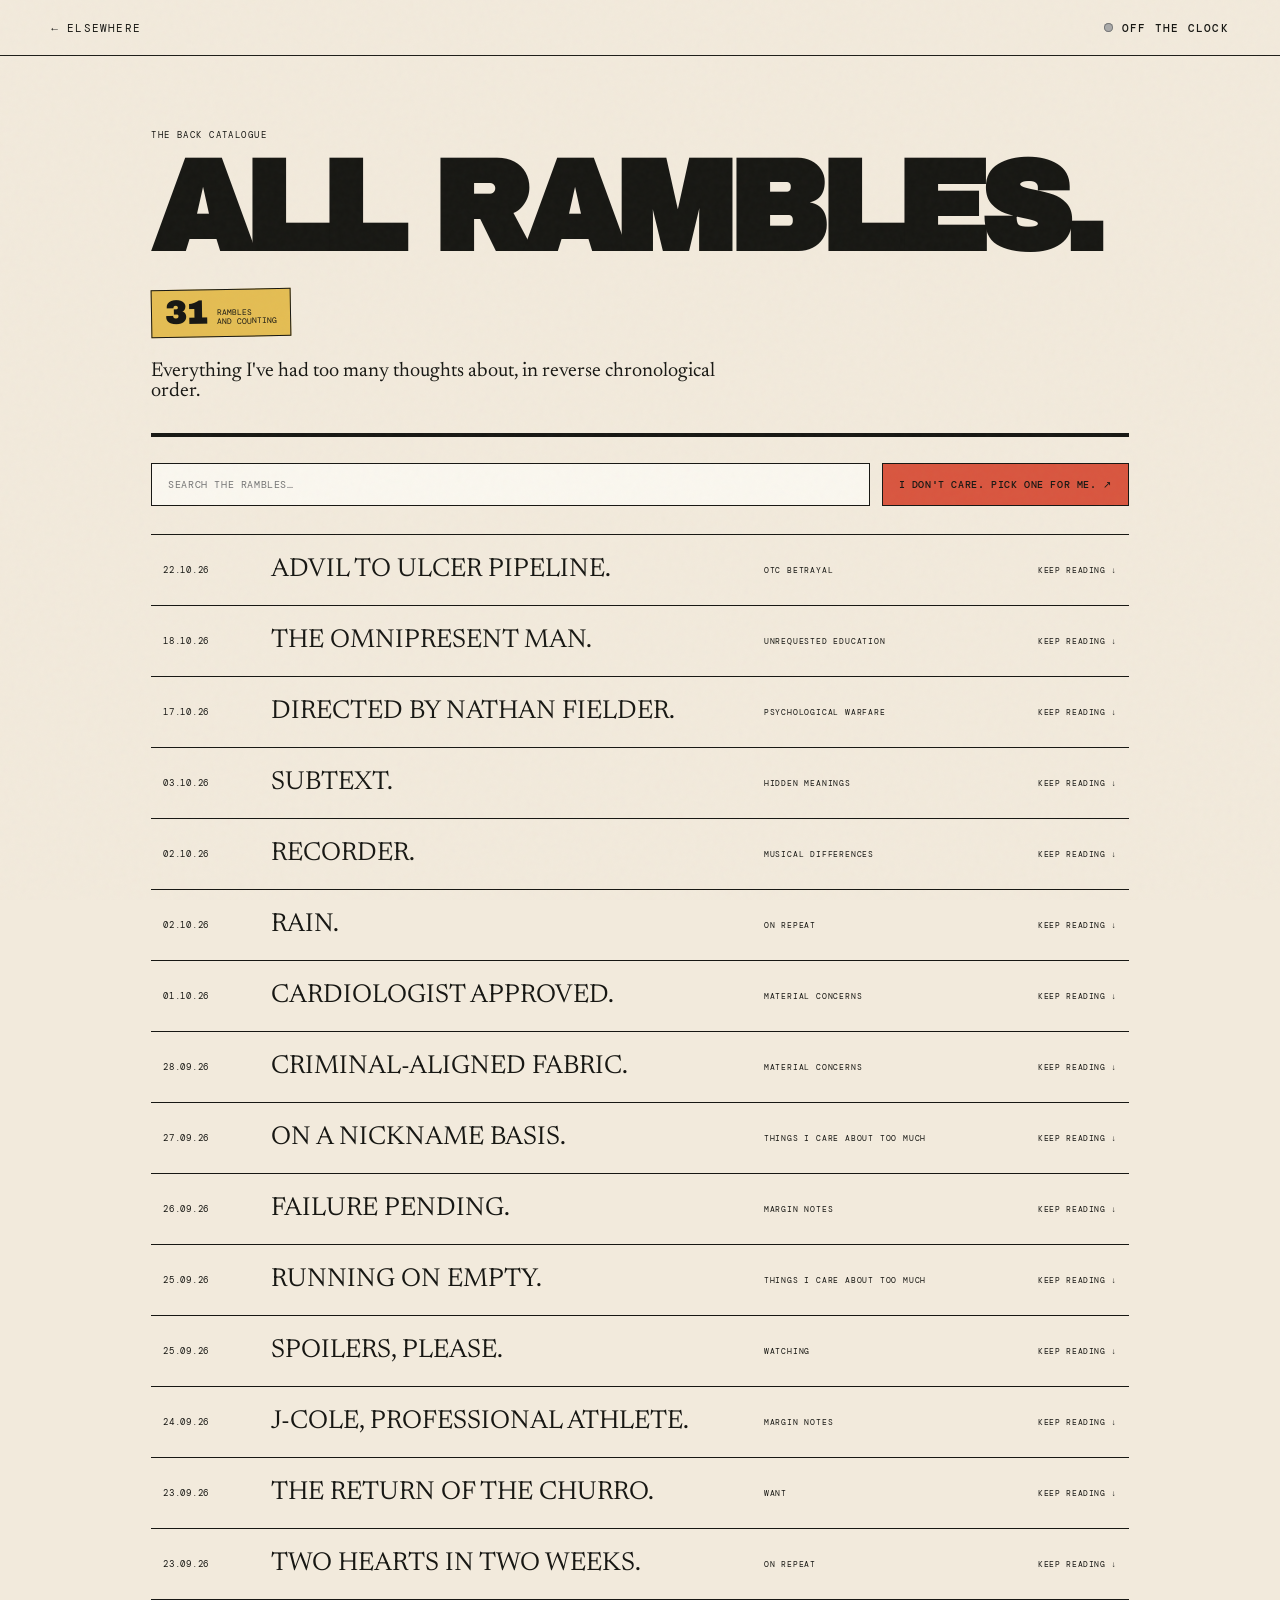
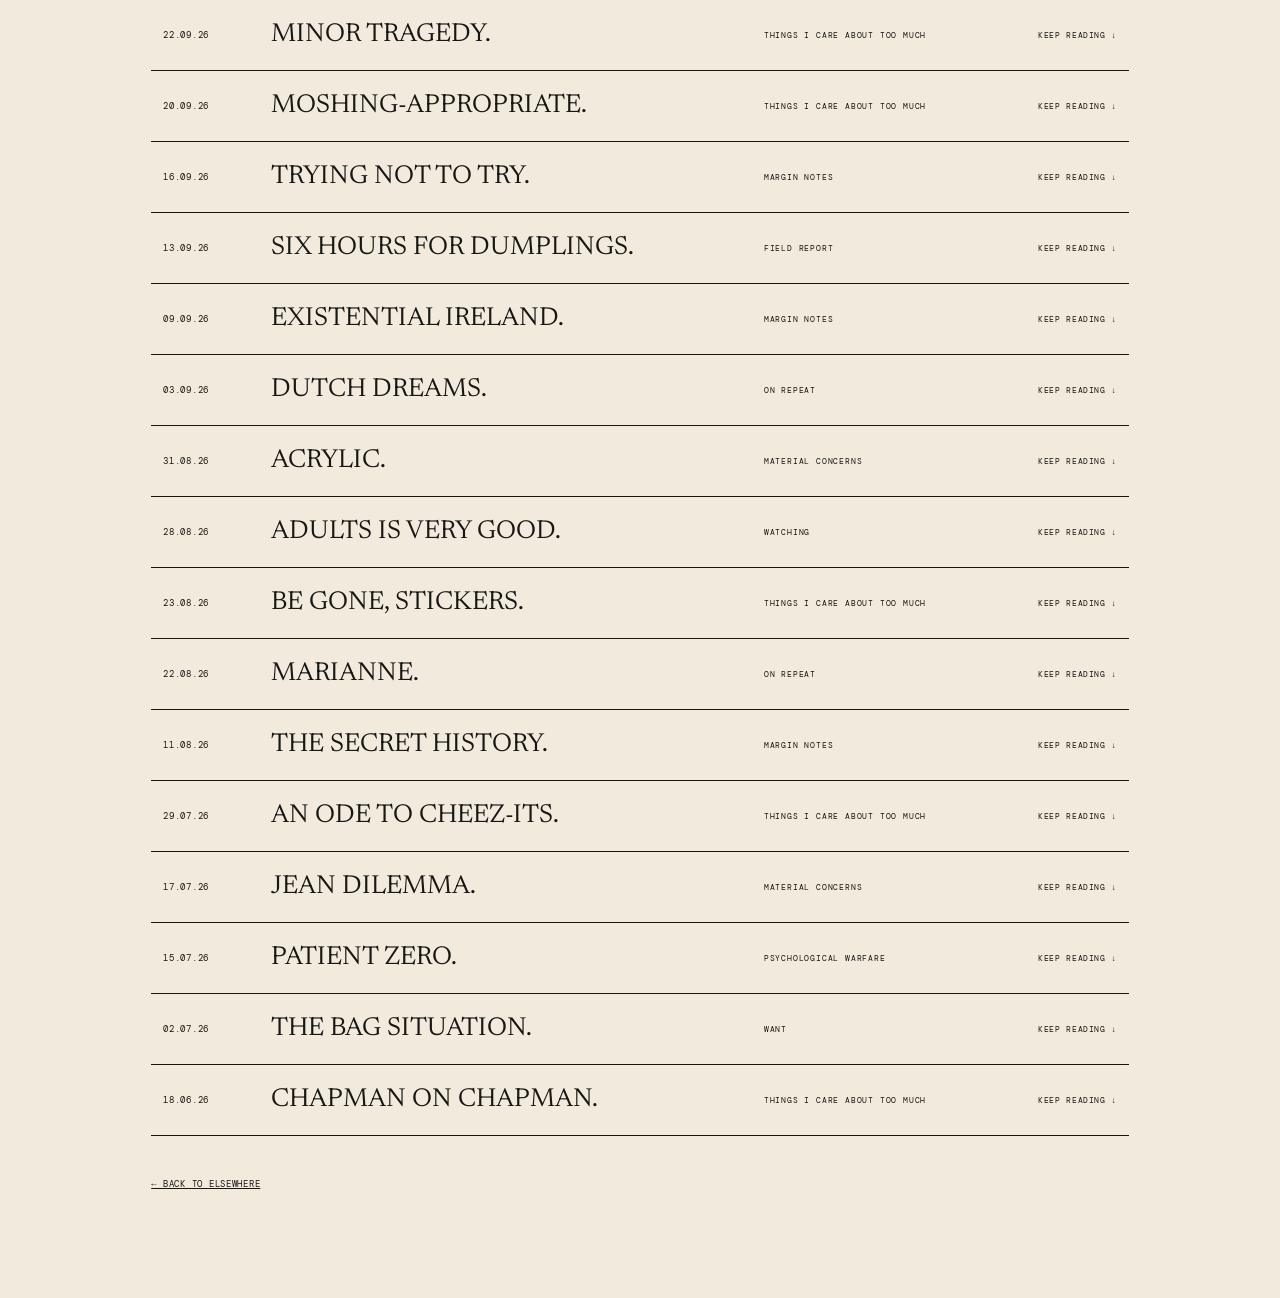
==== rambles.html @ 7602f08e "update" ====
<!DOCTYPE html>

<html lang="en"><head><meta charset="utf-8"/><meta content="width=device-width,initial-scale=1" name="viewport"/><link rel="icon" type="image/png" href="images/favicon.png"><title>Rambles — Elsewhere</title><meta content="All rambles from Elsewhere." name="description"/><link href="https://fonts.googleapis.com" rel="preconnect"/><link crossorigin="" href="https://fonts.gstatic.com" rel="preconnect"/><link href="https://fonts.googleapis.com/css2?family=Archivo+Black&amp;family=DM+Mono:wght@300;400;500&amp;family=Newsreader:opsz,wght@6..72,300;6..72,500;6..72,700&amp;family=Permanent+Marker&amp;display=swap" rel="stylesheet"/><link href="elsewhere.css?v=26" rel="stylesheet"/></head><body class="archive-page-body"><div class="grain"></div><header class="topbar"><a href="index.html">← ELSEWHERE</a><span class="clock"><i></i> OFF THE CLOCK</span></header><main class="rambles-archive"><header class="rambles-hero"><p>THE BACK CATALOGUE</p><h1>ALL RAMBLES.</h1><div class="rambles-count"><strong id="archive-count">14</strong><span>RAMBLES<br/>AND COUNTING</span></div><p class="rambles-intro">Everything I've had too many thoughts about, in reverse chronological order.</p></header><div class="rambles-tools"><input aria-label="Search rambles" id="archive-search" placeholder="SEARCH THE RAMBLES…" type="search"/><button id="archive-random">I DON'T CARE. PICK ONE FOR ME. ↗</button></div><section class="rambles-list">

</section><p class="archive-back"><a href="index.html">← BACK TO ELSEWHERE</a></p></main><script src="rambles.js?v=57"></script>

<!-- Cloudflare Web Analytics --><script type='module' src='https://static.cloudflareinsights.com/beacon.min.js' data-cf-beacon='{"token": "fd396453e23447f1a1e5610d3da3790d"}'></script><!-- End Cloudflare Web Analytics -->

</body></html>
---- elsewhere.css ----
:root{--paper:#f2eadc;--ink:#171713;--tomato:#d9563f;--blue:#7898a4;--olive:#74784b;--yellow:#e4bd53;--pink:#d7a0a0;--line:#1e1e19;--white:#faf7ef}*{box-sizing:border-box}html{scroll-behavior:smooth}body{margin:0;background:var(--paper);color:var(--ink);font-family:'DM Mono',monospace}.grain{position:fixed;inset:0;pointer-events:none;z-index:99;opacity:.11;background-image:url("data:image/svg+xml,%3Csvg viewBox='0 0 180 180' xmlns='http://www.w3.org/2000/svg'%3E%3Cfilter id='n'%3E%3CfeTurbulence type='fractalNoise' baseFrequency='.85' numOctaves='4' stitchTiles='stitch'/%3E%3C/filter%3E%3Crect width='100%25' height='100%25' filter='url(%23n)' opacity='.25'/%3E%3C/svg%3E")}.topbar{height:56px;border-bottom:1px solid var(--line);display:flex;align-items:center;justify-content:space-between;padding:0 4vw;font-size:11px;letter-spacing:.11em;text-transform:uppercase}.topbar a{color:inherit;text-decoration:none}.clock{display:flex;align-items:center;gap:9px;font-weight:500}.clock i{width:9px;height:9px;border-radius:50%;background:#aaa;box-shadow:inset 0 0 0 1px #777}main{overflow:hidden}.cover{min-height:620px;padding:58px 4vw 45px;display:grid;grid-template-columns:minmax(0,1.35fr) minmax(300px,.65fr);grid-template-rows:auto 1fr;gap:24px 5vw;position:relative}.cover-copy{align-self:center}.issue{font-size:10px;letter-spacing:.16em;margin:0 0 26px}.cover h1{font-family:'Archivo Black',sans-serif;font-size:clamp(76px,12vw,190px);line-height:.74;letter-spacing:-.085em;margin:0;text-transform:uppercase}.cover h1 span{display:block;margin-left:10vw;color:var(--tomato)}.manifesto{font-family:'Newsreader',serif;font-size:clamp(22px,2.2vw,34px);line-height:1.15;max-width:720px;margin:45px 0 0}.aside-note{font-family:'Permanent Marker',cursive;font-size:clamp(17px,2vw,24px);line-height:1.35;transform:rotate(-1deg);margin:0;max-width:650px}.hero-photo{margin:0;align-self:center;position:relative;transform:rotate(1.1deg)}.hero-photo:before{content:'';position:absolute;inset:-12px;background:var(--white);border:1px solid var(--line);z-index:-1;box-shadow:8px 9px 0 rgba(0,0,0,.13)}.hero-photo img{display:block;width:100%;aspect-ratio:4/5;object-fit:cover;filter:saturate(.82) contrast(.95)}.hero-photo figcaption{font-size:9px;letter-spacing:.08em;padding:11px 3px 0}.count{width:max-content;margin:26px 0 0 46%;background:var(--yellow);border:1px solid var(--line);padding:10px 13px;transform:rotate(-2deg);display:flex;gap:8px;align-items:end;box-shadow:4px 4px 0 rgba(0,0,0,.10)}.count strong{font-family:'Archivo Black';font-size:30px;line-height:.8}.count span{font-size:8px;line-height:1.1}.ticker{border-block:1px solid var(--line);background:var(--blue);overflow:hidden;white-space:nowrap}.ticker div{display:inline-block;padding:12px 0;font-family:'Archivo Black';font-size:13px;letter-spacing:.02em;animation:marquee 35s linear infinite}@keyframes marquee{to{transform:translateX(-50%)}}.issue-note{max-width:1180px;margin:0 auto;padding:62px 4vw 58px;display:flex;justify-content:flex-start;align-items:center;min-height:170px}.latest{padding:75px 4vw 85px;background:#f8f3e8;border-block:1px solid var(--line)}.latest-head{max-width:1180px;margin:0 auto 42px;display:flex;justify-content:space-between;align-items:end;border-bottom:4px solid var(--line);padding-bottom:18px}.latest-head small,.scrap-title small,.roulette small{font-size:9px;letter-spacing:.14em}.latest-head h2,.scrap-title h2{font-family:'Archivo Black';font-size:clamp(44px,6vw,82px);line-height:.78;letter-spacing:-.05em;margin:9px 0 0}.latest-head p{font-family:'Newsreader';font-size:18px;max-width:310px;margin:0 0 5px}.latest-grid{max-width:1180px;margin:auto;display:grid;grid-template-columns:1.35fr .65fr;grid-template-rows:auto auto auto;border:1px solid var(--line)}.story{appearance:none;text-align:left;color:inherit;font:inherit;border:0;border-right:1px solid var(--line);border-bottom:1px solid var(--line);background:transparent;padding:28px;position:relative;cursor:pointer;min-height:190px;transition:background .18s,transform .18s}.story:hover{background:#fffaf0}.story.feature{grid-row:span 2;min-height:420px;background:var(--pink)}.story.feature:hover{background:#e2b4b1}.story.wide{grid-column:1/2;background:var(--yellow)}.story.mini{grid-column:2}.story .num{position:absolute;right:18px;top:16px;font-size:9px}.story .cat{font-size:8px;letter-spacing:.12em;text-transform:uppercase}.story h3{font-family:'Newsreader',serif;font-weight:500;font-size:clamp(28px,3.5vw,55px);line-height:.93;margin:36px 0 10px;max-width:720px}.story.feature h3{font-family:'Archivo Black';text-transform:uppercase;letter-spacing:-.045em;font-size:clamp(48px,6vw,86px)}.story p{font-family:'Newsreader';font-size:16px;margin:0;max-width:480px}.story .date{position:absolute;left:28px;bottom:22px;font-size:9px}.story .read{position:absolute;right:22px;bottom:22px;font-size:9px}.archive-link{max-width:1180px;margin:18px auto 0;text-align:right}.archive-link a{color:inherit;text-decoration:none;font-size:10px;font-weight:500;letter-spacing:.08em;border-bottom:1px solid}.archive-link span{color:#777}.scraps{max-width:1180px;margin:0 auto;padding:95px 4vw;display:grid;grid-template-columns:300px 1fr;gap:7vw}.scrap-title p{font-family:'Newsreader';font-size:17px;line-height:1.35}.scrap-grid{display:grid;grid-template-columns:repeat(2,1fr);gap:14px}.scrap-grid article{min-height:180px;padding:20px;border:1px solid var(--line);background:var(--white);box-shadow:4px 4px 0 rgba(0,0,0,.1)}.scrap-grid article:nth-child(2){background:var(--yellow)}.scrap-grid article:nth-child(3){background:#c8d3cf}.scrap-grid article:nth-child(4){background:#d8b9a1}.scrap-grid article:nth-child(5){background:#b7b88d;grid-column:1/-1}.scrap-grid span{font-size:8px;letter-spacing:.1em}.scrap-grid h3{font-family:'Archivo Black';font-size:28px;line-height:.9;margin:24px 0 10px}.scrap-grid p{font-family:'Newsreader';font-size:16px;line-height:1.3;margin:0}.roulette{margin:0 4vw 70px;background:var(--tomato);border:1px solid var(--line);padding:42px;display:flex;align-items:end;justify-content:space-between;gap:30px;box-shadow:9px 10px 0 var(--ink)}.roulette h2{font-family:'Archivo Black';font-size:clamp(38px,5vw,70px);line-height:.84;letter-spacing:-.05em;margin:12px 0 0}.roulette button{background:var(--paper);border:1px solid;padding:17px 20px;font:500 10px 'DM Mono';letter-spacing:.08em;cursor:pointer;white-space:nowrap}.exit{padding:70px 4vw;text-align:center;border-top:1px solid}.exit p{font-family:'Newsreader';font-size:20px;font-style:italic}.exit a{color:inherit;font-size:10px;letter-spacing:.08em}footer{border-top:1px solid;padding:18px 4vw 30px;display:flex;justify-content:space-between;font-size:8px;letter-spacing:.1em}dialog{width:min(800px,calc(100vw - 32px));max-height:90vh;border:1px solid var(--line);padding:0;background:#f8f1e4;color:var(--ink);box-shadow:12px 14px 0 rgba(0,0,0,.4)}dialog::backdrop{background:rgba(22,20,17,.72);backdrop-filter:blur(2px)}dialog .close{position:sticky;float:right;top:10px;right:10px;z-index:2;border:1px solid;background:var(--yellow);width:38px;height:38px;font-size:25px;cursor:pointer}.folio{padding:60px 9% 80px}.folio .kicker{font-size:9px;letter-spacing:.12em}.folio h2{font-family:'Archivo Black';font-size:clamp(42px,7vw,75px);line-height:.9;letter-spacing:-.04em;margin:18px 0}.folio .dek{font-family:'Newsreader';font-size:23px;font-style:italic;border-bottom:1px solid;padding-bottom:25px}.body{font-family:'Newsreader';font-size:19px;line-height:1.55}.body p{margin:1.1em 0}.entry-scrawl{font-family:'Permanent Marker';font-size:14px;margin:45px 0 0;transform:rotate(-1deg);color:var(--tomato)}
/* archive */.archive-page{max-width:1050px;margin:auto;padding:70px 4vw}.archive-page h1{font-family:'Archivo Black';font-size:clamp(65px,10vw,130px);line-height:.8;letter-spacing:-.06em}.archive-page input{width:100%;padding:16px;border:1px solid;background:transparent;font:12px 'DM Mono';margin:30px 0}.archive-list{border-top:1px solid}.archive-list button{width:100%;display:grid;grid-template-columns:100px 1fr 180px;text-align:left;gap:20px;border:0;border-bottom:1px solid;background:transparent;padding:20px 0;color:inherit;cursor:pointer}.archive-list button:hover{background:rgba(255,255,255,.4)}
@media(max-width:850px){.cover{grid-template-columns:1fr;padding-top:35px}.cover h1{font-size:22vw}.cover h1 span{margin-left:8vw}.hero-photo{width:min(75vw,440px);margin:20px auto}.count{margin-left:35%}.latest-head{align-items:start}.latest-grid{grid-template-columns:1fr}.story,.story.feature,.story.wide,.story.mini{grid-column:auto;grid-row:auto;min-height:230px}.story.feature{min-height:340px}.scraps{grid-template-columns:1fr}.roulette{align-items:start;flex-direction:column}footer{gap:12px;flex-wrap:wrap}}@media(max-width:560px){.topbar{padding:0 18px}.cover{padding-inline:20px;min-height:auto}.manifesto{font-size:23px}.aside-note{margin-left:0}.hero-photo{width:84vw}.count{width:max-content;margin:22px 0 0 auto}.ticker div{font-size:11px}.issue-note{padding:45px 20px;display:block;min-height:0}.latest{padding:55px 20px}.latest-head{display:block}.latest-head p{margin-top:20px}.story{padding:22px}.story .date{left:22px}.scraps{padding:70px 20px}.scrap-grid{grid-template-columns:1fr}.scrap-grid article:nth-child(5){grid-column:auto}.roulette{margin:0 20px 55px;padding:28px;box-shadow:6px 7px 0}.exit{padding-inline:20px}.folio{padding:48px 25px 60px}.body{font-size:18px}}

/* v14 polish */
.issue-note{justify-content:center;text-align:center}
.aside-note{transform:none;margin:0 auto;max-width:760px}
.story{padding-bottom:58px}
.story .date{left:auto;right:22px;bottom:22px;padding-left:12px;background:inherit;z-index:2}
.story .read{left:28px;right:auto;bottom:22px}
.story.feature .date{background:var(--pink)}
.story.wide .date{background:var(--yellow)}
.story:hover .date{background:#fffaf0}
.story.feature:hover .date{background:#e2b4b1}
.archive-link{margin-top:26px;text-align:center}
.archive-link a{display:inline-flex;align-items:center;gap:14px;padding:14px 20px;border:2px solid var(--line);background:var(--paper);font-family:'Archivo Black';font-size:13px;letter-spacing:.04em;box-shadow:4px 4px 0 var(--ink);transition:transform .15s,box-shadow .15s}
.archive-link a:hover{transform:translate(-2px,-2px);box-shadow:6px 6px 0 var(--ink)}
.archive-link span{font-family:'DM Mono';font-size:9px;color:inherit;font-weight:400}
.roulette{max-width:820px;margin:0 auto 70px;padding:25px 30px;box-shadow:6px 7px 0 var(--ink)}
.roulette h2{font-size:clamp(30px,3.6vw,50px)}
.roulette button{padding:14px 17px}
@media(max-width:560px){.story .date{right:18px;left:auto}.story .read{left:22px}.archive-link a{width:100%;justify-content:center;flex-wrap:wrap}.roulette{margin:0 20px 55px;padding:22px}.roulette h2{font-size:34px}}


/* v15 final layout polish */
.issue-note {
  max-width: none;
  width: 100%;
  justify-content: center;
  text-align: center;
  padding-left: 6vw;
  padding-right: 6vw;
}
.issue-note .aside-note {
  width: min(760px, 100%);
  max-width: 760px;
  margin: 0 auto;
  text-align: center;
  transform: none;
}

/* Give story metadata its own footer band instead of floating over copy. */
.story {
  display: flex;
  flex-direction: column;
  padding-bottom: 24px;
}
.story p { margin-bottom: 28px; }
.story .date,
.story .read {
  position: static;
  margin-top: auto;
  padding: 0;
  background: transparent !important;
  z-index: auto;
}
.story .date { order: 10; align-self: flex-end; margin-top: -11px; }
.story .read { order: 9; align-self: flex-start; }

/* Make the route to the full archive impossible to miss. */
.archive-link {
  max-width: 1180px;
  margin: 22px auto 0;
  text-align: initial;
}
.archive-link a {
  width: 100%;
  display: flex;
  justify-content: space-between;
  align-items: center;
  padding: 17px 20px;
  background: var(--ink);
  color: var(--paper);
  border: 2px solid var(--ink);
  box-shadow: none;
  text-decoration: none;
}
.archive-link a:hover {
  transform: none;
  box-shadow: inset 0 0 0 2px var(--yellow);
}
.archive-link span { color: var(--paper); }

/* A compact postscript to Recently, not another hero section. */
.roulette {
  max-width: 700px;
  padding: 18px 22px;
  margin: 0 auto 62px;
  gap: 20px;
  box-shadow: 4px 5px 0 var(--ink);
}
.roulette h2 { font-size: clamp(25px, 3vw, 39px); margin-top: 7px; }
.roulette button { padding: 11px 14px; }

@media(max-width:560px){
  .issue-note { padding-left: 24px; padding-right: 24px; }
  .story p { margin-bottom: 24px; }
  .story .date { margin-top: -11px; }
  .archive-link a { padding: 15px 16px; }
  .roulette { margin: 0 20px 50px; padding: 18px; }
  .roulette h2 { font-size: 28px; }
}

/* v16 — ramble actions belong together */
.ramble-actions{background:var(--tomato);border-top:1px solid var(--line);border-bottom:1px solid var(--line);padding:24px 4vw 34px}
.ramble-actions .archive-link{margin:0 auto 14px;max-width:820px}
.ramble-actions .archive-link a{width:100%;justify-content:center;background:var(--ink);color:var(--paper);border-color:var(--ink);box-shadow:none}
.ramble-actions .archive-link a:hover{transform:none;box-shadow:none;background:#292923}
.ramble-actions .archive-link span{color:inherit}
.ramble-actions .roulette{margin:0 auto;background:transparent;border:1px solid rgba(23,23,19,.65);box-shadow:none;padding:18px 20px;max-width:820px}
.ramble-actions .roulette h2{font-size:clamp(23px,2.5vw,34px)}

/* v16 — complete expandable ramble archive */
.archive-page-body{margin:0;background:var(--paper);color:var(--ink);font-family:'DM Mono',monospace}
.rambles-archive{max-width:1080px;margin:0 auto;padding:64px 4vw 90px;overflow:visible}
.rambles-hero{position:relative;border-bottom:4px solid var(--ink);padding:0 0 32px;margin-bottom:26px}
.rambles-hero>p:first-child{font-size:9px;letter-spacing:.16em}
.rambles-hero h1{font-family:'Archivo Black';font-size:clamp(62px,10vw,128px);line-height:.78;letter-spacing:-.065em;margin:18px 0 30px}
.rambles-count{display:flex;align-items:end;gap:10px;background:var(--yellow);border:1px solid;padding:10px 13px;width:max-content;transform:rotate(-1deg)}
.rambles-count strong{font-family:'Archivo Black';font-size:32px;line-height:.8}.rambles-count span{font-size:8px;line-height:1.1}
.rambles-intro{font-family:'Newsreader';font-size:20px;max-width:600px;margin:25px 0 0}
.rambles-tools{display:grid;grid-template-columns:1fr auto;gap:12px;margin:0 0 28px}
.rambles-tools input,.rambles-tools button{border:1px solid var(--ink);background:var(--white);padding:14px 16px;font:10px 'DM Mono';letter-spacing:.06em;color:inherit}
.rambles-tools button{background:var(--tomato);font-weight:500;cursor:pointer}
.rambles-list{border-top:1px solid var(--ink)}
.rambles-list details{border-bottom:1px solid var(--ink);background:transparent}
.rambles-list details[open]{background:#f8f3e8}
.rambles-list summary{list-style:none;cursor:pointer;display:grid;grid-template-columns:90px minmax(0,1fr) 220px 115px;gap:18px;align-items:center;padding:22px 12px}
.rambles-list summary::-webkit-details-marker{display:none}
.rambles-list summary:hover{background:var(--yellow)}
.rambles-list .recent-ramble-date{font-size:9px;letter-spacing:.08em}
.rambles-list .recent-ramble-title{font-family:'Newsreader';font-size:26px;line-height:1}
.rambles-list .recent-ramble-type{font-size:8px;letter-spacing:.1em;text-transform:uppercase}
.rambles-list .recent-ramble-action{font-size:8px;text-align:right;letter-spacing:.08em}
.rambles-list .recent-ramble-preview{display:none}
.rambles-list .recent-ramble-body{padding:12px max(24px,9%) 48px;border-top:1px dashed #aaa;font-family:'Newsreader';font-size:19px;line-height:1.55;max-width:none}
.rambles-list .recent-ramble-body p{max-width:720px;margin:1em auto}
.rambles-list .recent-ramble-body .archive-pullout{max-width:720px;margin:.35em auto 1.6em;font-family:'Newsreader';font-size:28px;line-height:1.15;font-style:italic;font-weight:500}
.archive-back{margin-top:35px}.archive-back a{color:inherit;font-size:9px;letter-spacing:.08em}
@media(max-width:760px){.rambles-tools{grid-template-columns:1fr}.rambles-list summary{grid-template-columns:72px 1fr;gap:8px 14px}.rambles-list .recent-ramble-type{grid-column:2}.rambles-list .recent-ramble-action{display:none}.rambles-list .recent-ramble-title{font-size:22px}}
@media(max-width:560px){.ramble-actions{padding:20px}.ramble-actions .roulette{padding:16px}.rambles-archive{padding:45px 20px 70px}.rambles-list summary{padding:18px 4px;grid-template-columns:64px 1fr}.rambles-list .recent-ramble-body{padding:10px 8px 38px;font-size:18px}}
/* v17: keep the section neutral; orange belongs only to the randomizer card */
.ramble-actions{background:transparent;border-top:0;border-bottom:0;padding:24px 4vw 34px}
.ramble-actions .archive-link{margin:0 auto 14px;max-width:820px}
.ramble-actions .archive-link a{width:100%;justify-content:center;background:var(--ink);color:var(--paper);border-color:var(--ink);box-shadow:none}
.ramble-actions .roulette{margin:0 auto;background:var(--tomato);border:1px solid var(--line);box-shadow:5px 6px 0 var(--ink);padding:18px 20px;max-width:820px}
@media(max-width:560px){.ramble-actions{padding:20px}.ramble-actions .roulette{padding:16px;box-shadow:4px 5px 0 var(--ink)}}

/* v19 — bring back the original Elsewhere content, keep the warm eclectic language */
.rotation-block{position:relative;max-width:1180px;margin:54px auto 18px;padding:38px 4vw 42px;display:grid;grid-template-columns:minmax(240px,.8fr) minmax(0,1.55fr);gap:clamp(34px,7vw,100px);border-top:1px solid var(--ink);border-bottom:1px solid var(--ink);background:var(--yellow)}
.rotation-heading small,.rotation-list span{font:500 9px 'DM Mono',monospace;letter-spacing:.11em}
.rotation-heading h2{font-family:'Archivo Black';font-size:clamp(40px,5.2vw,70px);line-height:.82;letter-spacing:-.055em;margin:13px 0 20px}.rotation-heading h2 span{font-family:'Newsreader';font-style:italic;font-weight:300;letter-spacing:-.04em}.rotation-heading p{font:10px 'DM Mono';max-width:190px;text-transform:uppercase;letter-spacing:.06em}
.rotation-list{align-self:center;border-top:1px solid var(--ink)}.rotation-list p{display:grid;grid-template-columns:145px minmax(0,1fr);gap:18px;margin:0;padding:13px 2px;border-bottom:1px solid rgba(23,23,19,.45);align-items:baseline}.rotation-list strong{font:500 clamp(17px,2vw,22px) 'Newsreader';line-height:1.05}.rotation-stamp{position:absolute;right:3vw;bottom:-17px;background:var(--tomato);border:1px solid var(--ink);padding:8px 11px;font:500 8px 'DM Mono';line-height:1.25;letter-spacing:.08em;transform:rotate(1.5deg);box-shadow:3px 3px 0 var(--ink)}
.fixtures{position:relative}.fixtures .scrap-title small{color:var(--olive)}.fixtures .fixture-note{width:max-content;max-width:100%;margin:28px 0 0 auto;background:var(--yellow);border:1px solid var(--ink);padding:9px 12px;font:500 9px 'DM Mono';letter-spacing:.08em;transform:rotate(-1deg);box-shadow:3px 3px 0 var(--ink)}
@media(max-width:760px){.rotation-block{grid-template-columns:1fr;gap:24px;margin-top:35px}.rotation-heading p{display:none}.rotation-list p{grid-template-columns:120px 1fr}.rotation-stamp{right:22px}.fixtures .fixture-note{margin-right:8px}}
@media(max-width:520px){.rotation-block{padding:30px 20px 40px}.rotation-list p{grid-template-columns:1fr;gap:4px;padding:12px 0}.rotation-heading h2{font-size:43px}.rotation-stamp{font-size:7px}.fixtures .fixture-note{transform:none}}

/* v20 — final content placement + fixture width + original signoff */
.latest-head > p{max-width:430px;line-height:1.22;}
.fixtures{grid-template-columns:minmax(220px,260px) minmax(0,1fr);gap:clamp(34px,5vw,70px);}
.fixtures .scrap-title{min-width:0;}
.fixtures .scrap-title h2{font-size:clamp(38px,5vw,70px);overflow-wrap:normal;word-break:normal;}
.final-signoff{max-width:none;text-align:left;display:grid;grid-template-columns:minmax(260px,.9fr) minmax(280px,1.1fr);gap:8vw;align-items:end;padding:76px 4vw;background:var(--tomato);border-top:1px solid var(--ink);}
.final-signoff .footer-big{font-family:'Archivo Black';font-style:normal;font-size:clamp(64px,9vw,132px);line-height:.74;letter-spacing:-.065em;margin:0;}
.final-signoff .footer-right{justify-self:end;max-width:390px;font:500 9px/1.45 'DM Mono',monospace;letter-spacing:.08em;}
.final-signoff .footer-right p{font:inherit;font-style:normal;margin:0 0 20px;}
.final-signoff .footer-right a{display:inline-block;color:inherit;font:500 10px 'DM Mono';letter-spacing:.08em;border-bottom:1px solid;text-decoration:none;padding-bottom:3px;}
@media(max-width:850px){.fixtures{grid-template-columns:1fr}.fixtures .scrap-title h2{font-size:clamp(44px,10vw,70px)}.final-signoff{grid-template-columns:1fr;gap:40px}.final-signoff .footer-right{justify-self:start}}
@media(max-width:560px){.latest-head > p{max-width:none}.final-signoff{padding:58px 20px}.final-signoff .footer-big{font-size:19vw}}

/* v21 — spacing, fixture containment, and signoff styling */
.latest-head > p{
  max-width:430px;
  line-height:1.28;
  text-wrap:balance;
}
.fixtures{
  grid-template-columns:260px minmax(0,1fr);
  gap:clamp(40px,6vw,82px);
}
.fixtures .scrap-title{
  width:260px;
  max-width:260px;
}
.fixtures .scrap-title h2{
  font-size:clamp(34px,3.2vw,44px);
  line-height:.84;
  letter-spacing:-.055em;
  max-width:100%;
}
.fixtures .scrap-title p{max-width:245px}

.final-signoff{
  position:relative;
  overflow:hidden;
  align-items:stretch;
  background:var(--tomato);
}
.final-signoff:before{
  content:'ELSEWHERE • ELSEWHERE • ELSEWHERE • ELSEWHERE • ELSEWHERE •';
  position:absolute;
  left:-1%;right:-1%;top:17px;
  white-space:nowrap;
  overflow:hidden;
  border-bottom:1px solid var(--ink);
  padding-bottom:10px;
  font:700 8px 'DM Mono',monospace;
  letter-spacing:.18em;
  opacity:.72;
}
.signoff-title-wrap{align-self:end;padding-top:22px}
.signoff-kicker{
  display:inline-block;
  margin:0 0 22px 4px;
  padding:7px 9px;
  border:1px solid var(--ink);
  background:var(--yellow);
  font:700 8px 'DM Mono',monospace;
  letter-spacing:.12em;
  transform:rotate(-1deg);
  box-shadow:3px 3px 0 var(--ink);
}
.final-signoff .footer-right{
  width:min(100%,430px);
  max-width:430px;
  display:flex;
  flex-direction:column;
  justify-content:flex-end;
  gap:13px;
  padding-top:38px;
}
.final-signoff .signoff-card{
  position:relative;
  border:1px solid var(--ink);
  padding:18px 20px 17px;
  background:var(--paper);
  box-shadow:5px 5px 0 var(--ink);
}
.final-signoff .status-card{transform:rotate(.6deg)}
.final-signoff .disclaimer-card{background:var(--blue);transform:rotate(-.5deg)}
.final-signoff .signoff-label{
  display:block;
  margin-bottom:13px;
  font:700 7px 'DM Mono',monospace;
  letter-spacing:.16em;
  opacity:.68;
}
.final-signoff .signoff-card p{
  margin:0;
  font:500 10px/1.55 'DM Mono',monospace;
  letter-spacing:.06em;
}
.final-signoff .signoff-card strong{font-weight:700}
.final-signoff .status-dot{
  position:absolute;
  width:10px;height:10px;
  right:17px;top:17px;
  border:1px solid var(--ink);
  border-radius:50%;
  background:var(--olive);
}
.final-signoff .serious-link{
  align-self:flex-end;
  margin-top:9px;
  padding:13px 15px 11px;
  border:1px solid var(--ink)!important;
  background:var(--ink);
  color:var(--paper)!important;
  text-decoration:none;
  box-shadow:4px 4px 0 var(--yellow);
}
@media(max-width:850px){
  .fixtures{grid-template-columns:1fr}
  .fixtures .scrap-title{width:auto;max-width:520px}
  .fixtures .scrap-title h2{font-size:clamp(42px,9vw,66px)}
  .final-signoff .footer-right{width:100%;max-width:520px}
  .final-signoff .serious-link{align-self:flex-start}
}
@media(max-width:560px){
  .latest-head > p{text-wrap:pretty}
  .final-signoff:before{font-size:7px}
  .signoff-title-wrap{padding-top:28px}
  .final-signoff .footer-right{padding-top:0}
  .final-signoff .signoff-card{padding:16px}
}


/* v22 — balanced final signoff */
.final-signoff{
  display:grid;
  grid-template-columns:minmax(300px,.95fr) minmax(360px,1.05fr);
  column-gap:clamp(56px,8vw,120px);
  align-items:center;
  min-height:0;
  padding:96px max(5vw,54px) 76px;
}
.final-signoff:before{top:18px;}
.signoff-title-wrap{
  align-self:center;
  padding-top:0;
  display:flex;
  flex-direction:column;
  align-items:flex-start;
}
.signoff-kicker{margin:0 0 28px 2px;}
.final-signoff .footer-big{
  margin:0;
  font-size:clamp(72px,8vw,124px);
  line-height:.78;
  text-align:left;
}
.final-signoff .footer-right{
  justify-self:end;
  align-self:center;
  width:min(100%,470px);
  max-width:470px;
  padding-top:0;
  gap:16px;
}
.final-signoff .signoff-card{padding:21px 23px 20px;}
.final-signoff .serious-link{margin-top:12px;}
@media(max-width:850px){
  .final-signoff{
    grid-template-columns:1fr;
    gap:44px;
    padding:88px 28px 62px;
  }
  .final-signoff .footer-right{justify-self:start;max-width:560px;}
  .final-signoff .footer-big{font-size:clamp(70px,17vw,112px);}
}
@media(max-width:560px){
  .final-signoff{padding:82px 20px 52px;gap:36px;}
  .signoff-kicker{margin-bottom:22px;}
}

/* v23 — compact signoff + wide-screen rotation spacing */
@media(min-width:851px){
  .final-signoff{
    padding:58px max(5vw,54px) 42px;
    column-gap:clamp(44px,6vw,90px);
  }
  .signoff-kicker{margin-bottom:16px;padding:6px 8px;}
  .final-signoff .footer-big{font-size:clamp(58px,6.2vw,92px);line-height:.76;}
  .final-signoff .footer-right{gap:10px;max-width:450px;}
  .final-signoff .signoff-card{padding:13px 18px 12px;}
  .final-signoff .signoff-label{margin-bottom:7px;}
  .final-signoff .signoff-card p{line-height:1.35;}
  .final-signoff .serious-link{margin-top:7px;padding:10px 13px 9px;}

  .rotation-block{
    grid-template-columns:minmax(290px,.9fr) minmax(0,1.45fr);
    gap:clamp(70px,8vw,125px);
  }
  .rotation-heading{min-width:0;padding-right:8px;}
  .rotation-heading h2{font-size:clamp(38px,4.35vw,62px);}
  .rotation-list{min-width:0;}
  .rotation-list p{grid-template-columns:155px minmax(0,1fr);gap:22px;}
}

/* v24 — phone containment for Recent Rambles */
@media(max-width:560px){
  .latest-grid{width:100%;min-width:0;}
  .story,.story.feature,.story.wide,.story.mini{min-width:0;max-width:100%;}
  .story h3{max-width:100%;overflow-wrap:break-word;}
  .story.feature h3{font-size:clamp(36px,11vw,48px);}
  .story p{max-width:100%;overflow-wrap:break-word;}
}

/* v24 — clearer paths from Selected Rambles to the full archive */
.latest-intro{max-width:430px;display:flex;flex-direction:column;align-items:flex-end;gap:15px}
.latest-intro p{font-family:'Newsreader';font-size:18px;line-height:1.28;margin:0;text-wrap:balance}
.view-all-link{color:inherit;text-decoration:none;font:500 9px 'DM Mono',monospace;letter-spacing:.09em;border-bottom:1px solid var(--ink);padding-bottom:3px;white-space:nowrap}
.view-all-link:hover{opacity:.62}
.ramble-actions .archive-link a{flex-direction:column;gap:5px;padding:17px 20px}
.ramble-actions .archive-link a strong{font-family:'Archivo Black';font-size:13px;letter-spacing:.04em;font-weight:400}
.ramble-actions .archive-link a > span{font:400 8px 'DM Mono',monospace;letter-spacing:.11em;opacity:.72}
@media(max-width:560px){.latest-intro{max-width:none;align-items:flex-start;margin-top:20px;gap:14px}.latest-intro p{font-size:18px}.view-all-link{font-size:9px}.ramble-actions .archive-link a{padding:16px}}

/* v25 — archive CTA: use the site's tomato accent so the route to all rambles reads as an invitation, not a utility control. */
.ramble-actions .archive-link a{background:var(--tomato);color:var(--ink);border-color:var(--line);box-shadow:5px 5px 0 var(--ink)}
.ramble-actions .archive-link a:hover{background:var(--tomato);transform:translate(-2px,-2px);box-shadow:7px 7px 0 var(--ink)}
.ramble-actions .archive-link a > span{color:inherit}

/* v26 — stronger archive CTA hierarchy and more legible count. */
.ramble-actions .archive-link a{gap:7px;padding:20px 24px}
.ramble-actions .archive-link a strong{font-size:18px;line-height:1;letter-spacing:.025em}
.ramble-actions .archive-link a > span{font-size:10px;line-height:1.2;letter-spacing:.09em;font-weight:500;opacity:1}
@media(max-width:560px){
  .ramble-actions .archive-link a{padding:18px 16px}
  .ramble-actions .archive-link a strong{font-size:16px}
  .ramble-actions .archive-link a > span{font-size:9px}
}
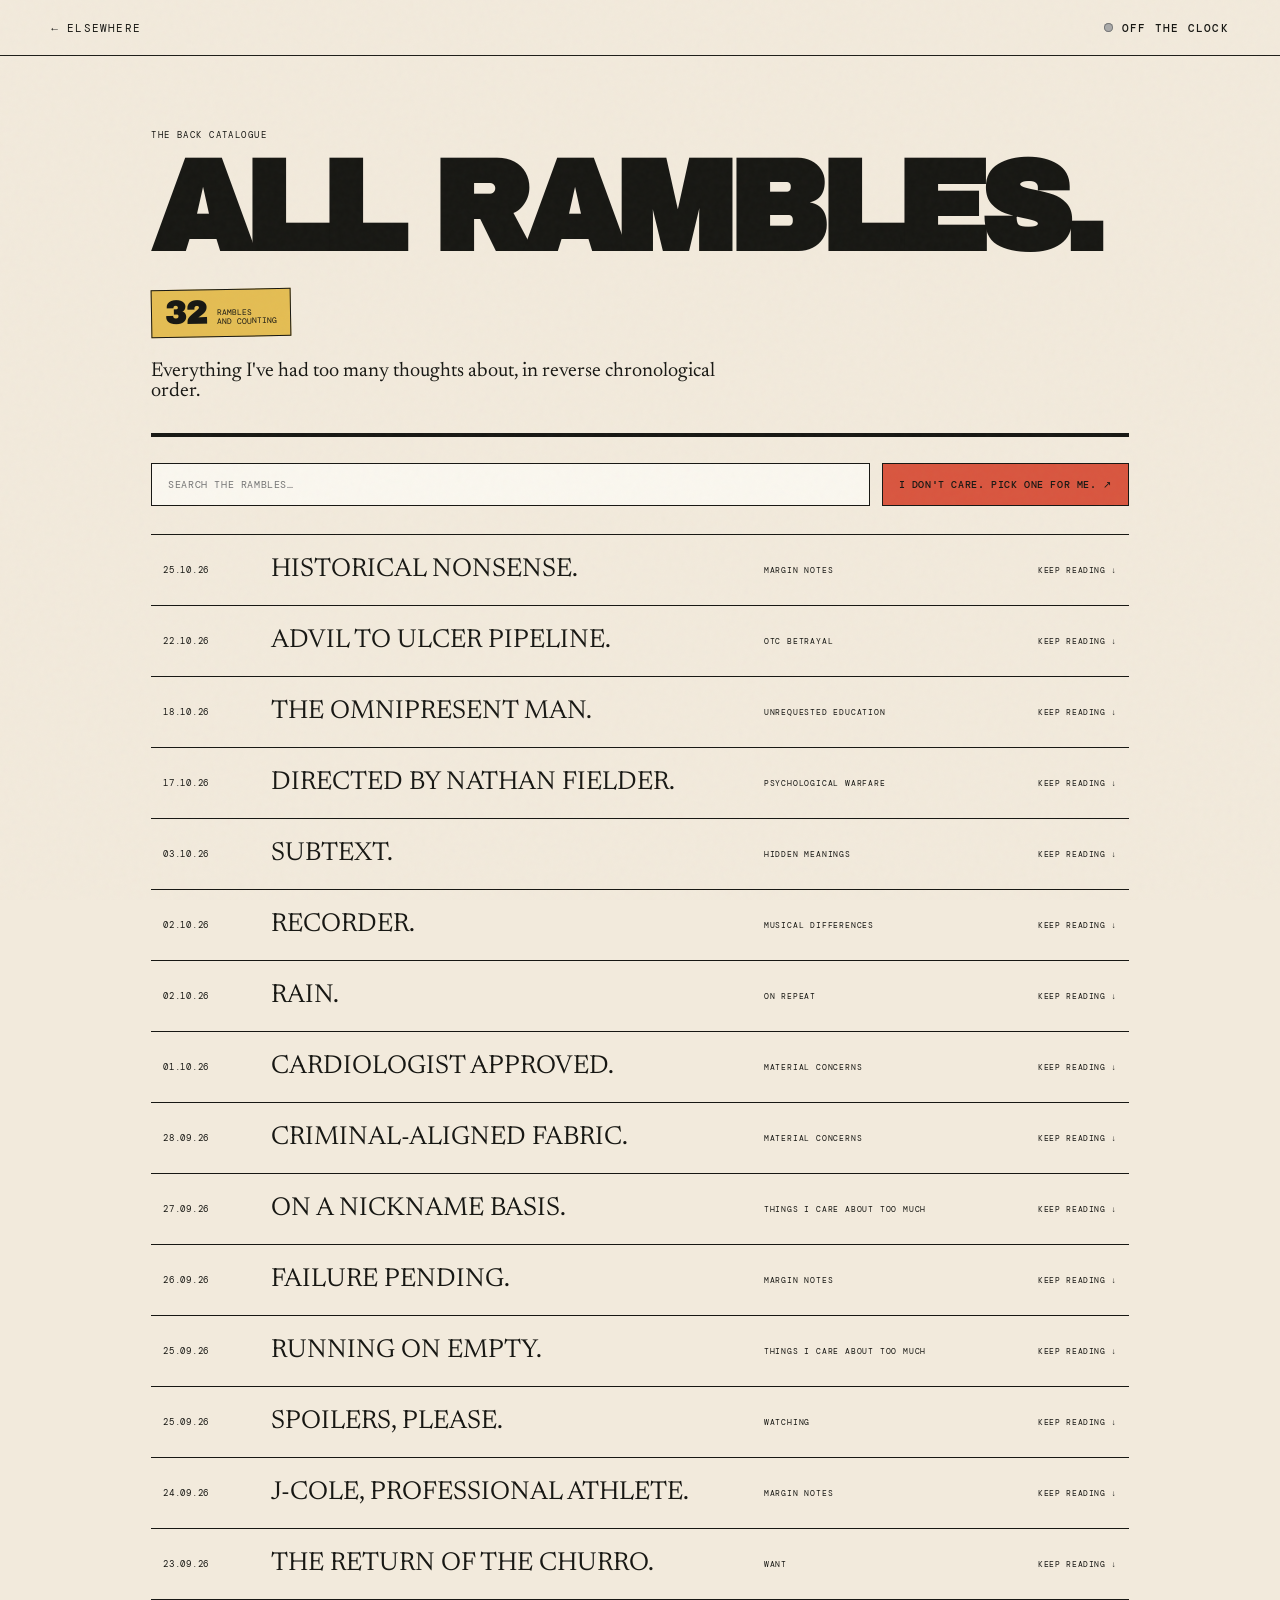
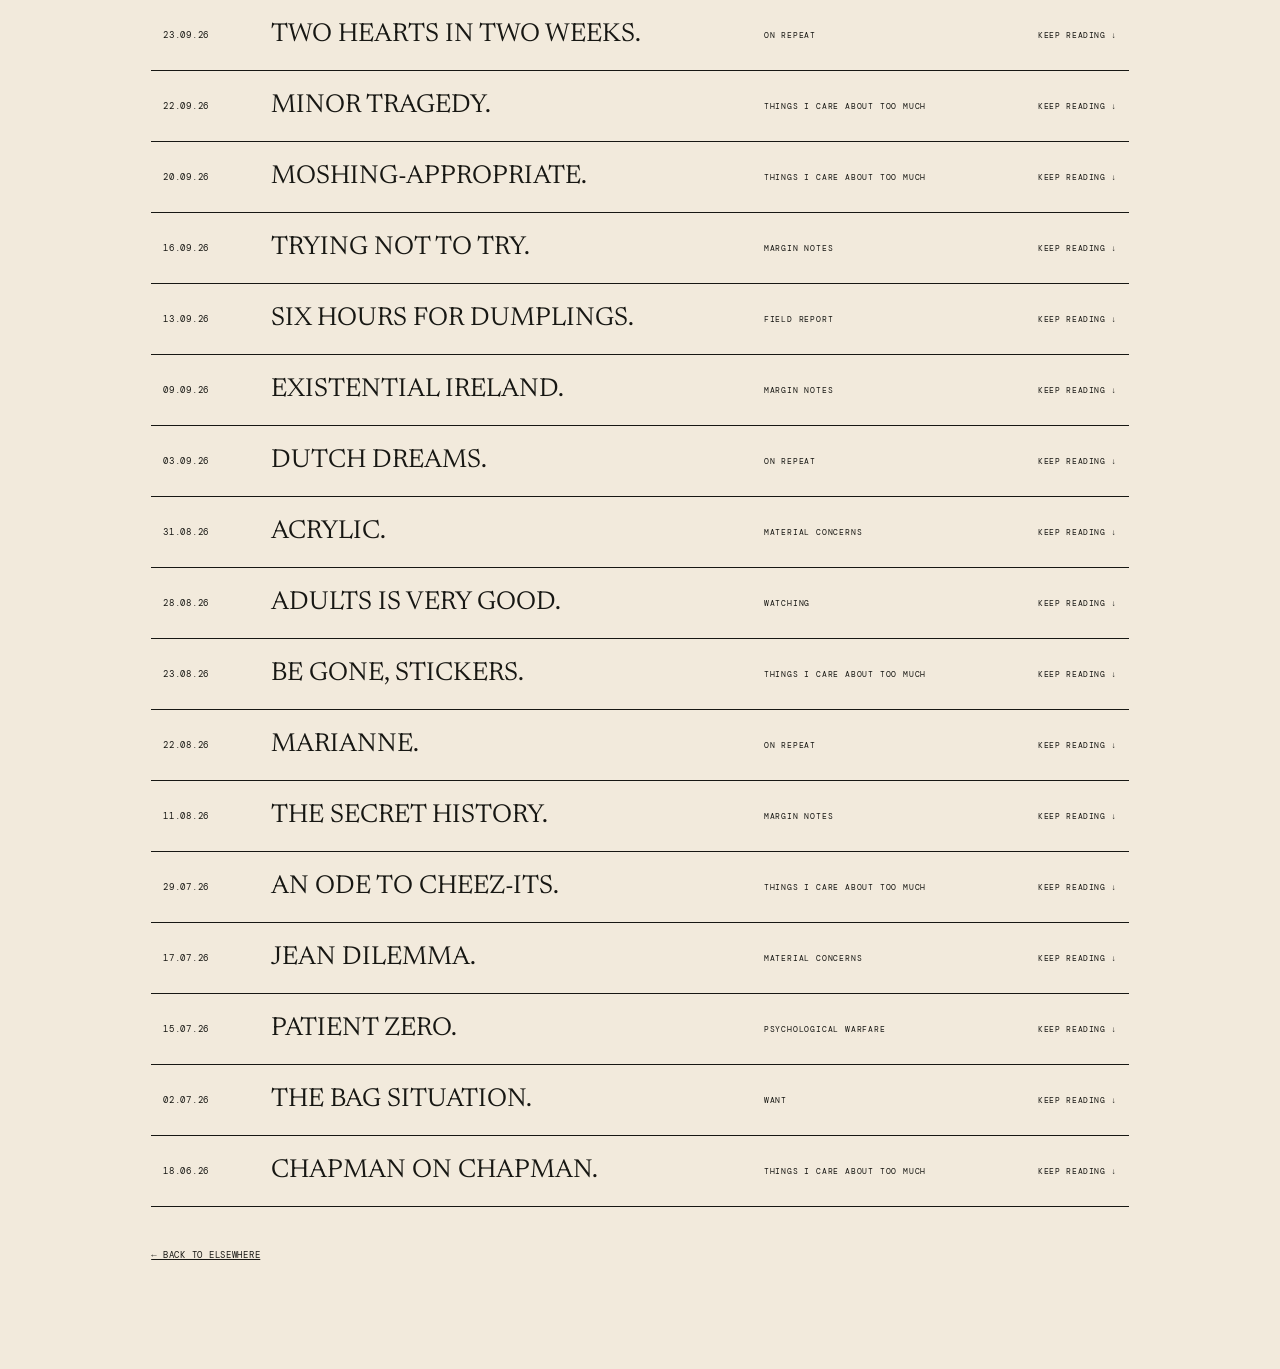
==== commit 09ef024c: "updates" ====
--- a/rambles.html
+++ b/rambles.html
@@ -2,7 +2,7 @@
 
 <html lang="en"><head><meta charset="utf-8"/><meta content="width=device-width,initial-scale=1" name="viewport"/><link rel="icon" type="image/png" href="images/favicon.png"><title>Rambles — Elsewhere</title><meta content="All rambles from Elsewhere." name="description"/><link href="https://fonts.googleapis.com" rel="preconnect"/><link crossorigin="" href="https://fonts.gstatic.com" rel="preconnect"/><link href="https://fonts.googleapis.com/css2?family=Archivo+Black&amp;family=DM+Mono:wght@300;400;500&amp;family=Newsreader:opsz,wght@6..72,300;6..72,500;6..72,700&amp;family=Permanent+Marker&amp;display=swap" rel="stylesheet"/><link href="elsewhere.css?v=26" rel="stylesheet"/></head><body class="archive-page-body"><div class="grain"></div><header class="topbar"><a href="index.html">← ELSEWHERE</a><span class="clock"><i></i> OFF THE CLOCK</span></header><main class="rambles-archive"><header class="rambles-hero"><p>THE BACK CATALOGUE</p><h1>ALL RAMBLES.</h1><div class="rambles-count"><strong id="archive-count">14</strong><span>RAMBLES<br/>AND COUNTING</span></div><p class="rambles-intro">Everything I've had too many thoughts about, in reverse chronological order.</p></header><div class="rambles-tools"><input aria-label="Search rambles" id="archive-search" placeholder="SEARCH THE RAMBLES…" type="search"/><button id="archive-random">I DON'T CARE. PICK ONE FOR ME. ↗</button></div><section class="rambles-list">
 
-</section><p class="archive-back"><a href="index.html">← BACK TO ELSEWHERE</a></p></main><script src="rambles.js?v=57"></script>
+</section><p class="archive-back"><a href="index.html">← BACK TO ELSEWHERE</a></p></main><script src="rambles.js?v=59"></script>
 
 <!-- Cloudflare Web Analytics --><script type='module' src='https://static.cloudflareinsights.com/beacon.min.js' data-cf-beacon='{"token": "fd396453e23447f1a1e5610d3da3790d"}'></script><!-- End Cloudflare Web Analytics -->
 
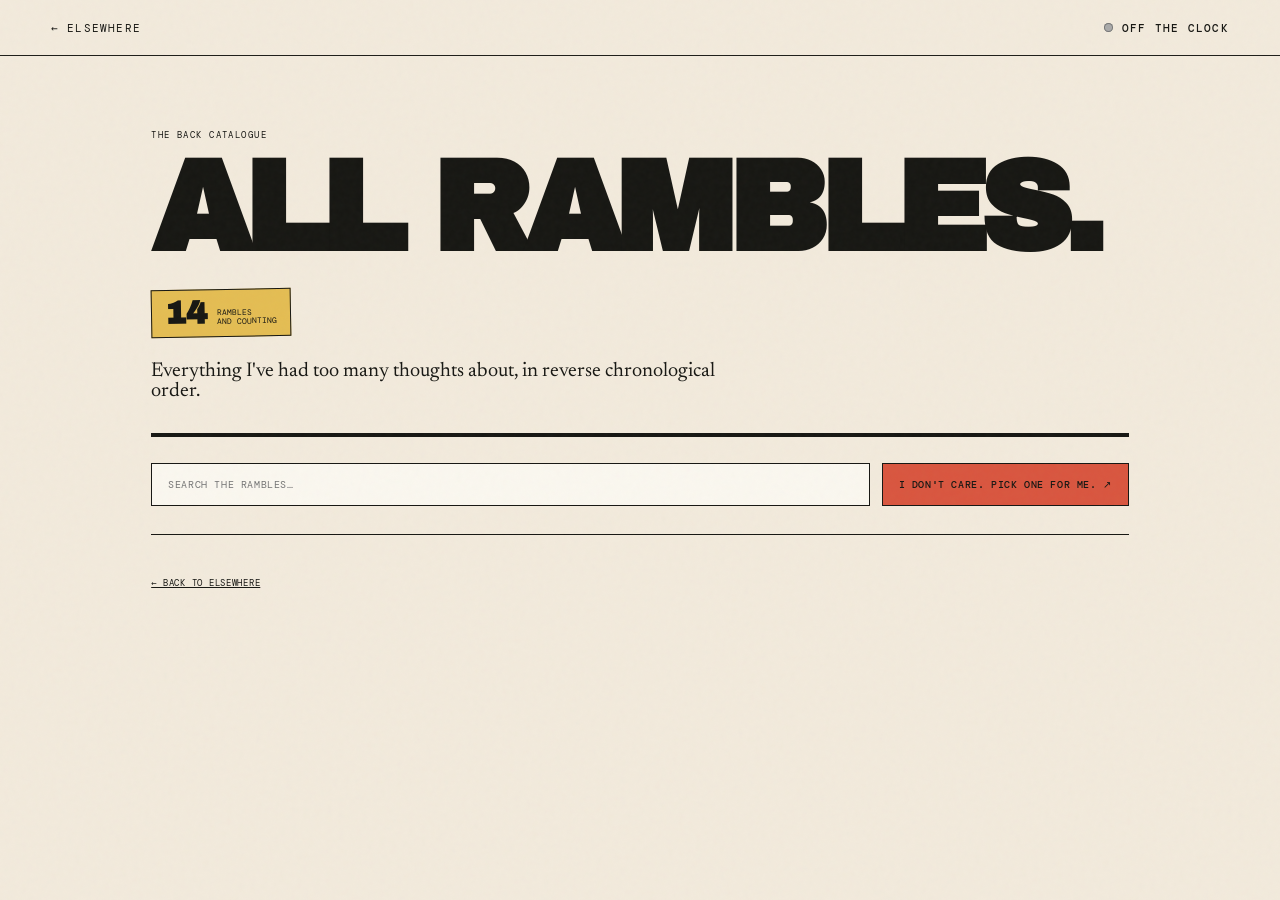
==== commit 32cfb07f: "update" ====
--- a/rambles.html
+++ b/rambles.html
@@ -2,7 +2,7 @@
 
 <html lang="en"><head><meta charset="utf-8"/><meta content="width=device-width,initial-scale=1" name="viewport"/><link rel="icon" type="image/png" href="images/favicon.png"><title>Rambles — Elsewhere</title><meta content="All rambles from Elsewhere." name="description"/><link href="https://fonts.googleapis.com" rel="preconnect"/><link crossorigin="" href="https://fonts.gstatic.com" rel="preconnect"/><link href="https://fonts.googleapis.com/css2?family=Archivo+Black&amp;family=DM+Mono:wght@300;400;500&amp;family=Newsreader:opsz,wght@6..72,300;6..72,500;6..72,700&amp;family=Permanent+Marker&amp;display=swap" rel="stylesheet"/><link href="elsewhere.css?v=26" rel="stylesheet"/></head><body class="archive-page-body"><div class="grain"></div><header class="topbar"><a href="index.html">← ELSEWHERE</a><span class="clock"><i></i> OFF THE CLOCK</span></header><main class="rambles-archive"><header class="rambles-hero"><p>THE BACK CATALOGUE</p><h1>ALL RAMBLES.</h1><div class="rambles-count"><strong id="archive-count">14</strong><span>RAMBLES<br/>AND COUNTING</span></div><p class="rambles-intro">Everything I've had too many thoughts about, in reverse chronological order.</p></header><div class="rambles-tools"><input aria-label="Search rambles" id="archive-search" placeholder="SEARCH THE RAMBLES…" type="search"/><button id="archive-random">I DON'T CARE. PICK ONE FOR ME. ↗</button></div><section class="rambles-list">
 
-</section><p class="archive-back"><a href="index.html">← BACK TO ELSEWHERE</a></p></main><script src="rambles.js?v=59"></script>
+</section><p class="archive-back"><a href="index.html">← BACK TO ELSEWHERE</a></p></main><script src="rambles.js?v=60"></script>
 
 <!-- Cloudflare Web Analytics --><script type='module' src='https://static.cloudflareinsights.com/beacon.min.js' data-cf-beacon='{"token": "fd396453e23447f1a1e5610d3da3790d"}'></script><!-- End Cloudflare Web Analytics -->
 
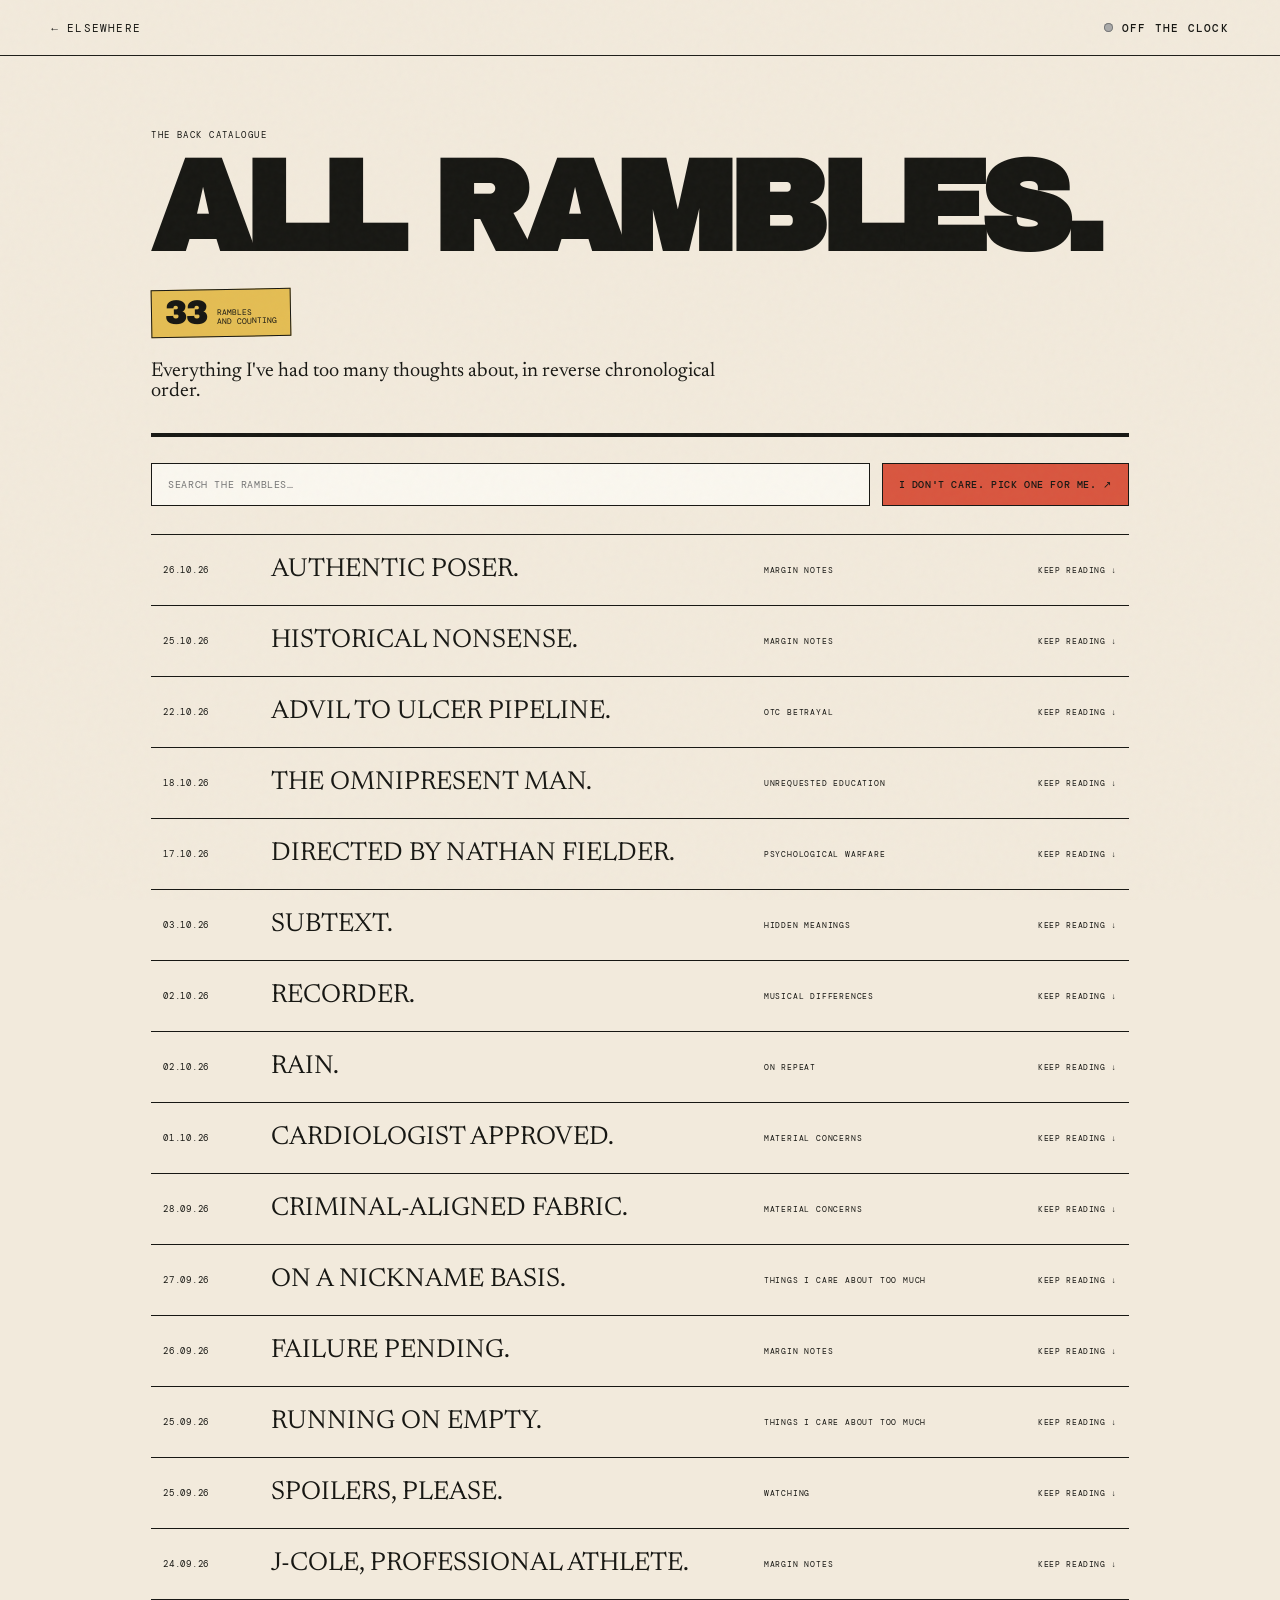
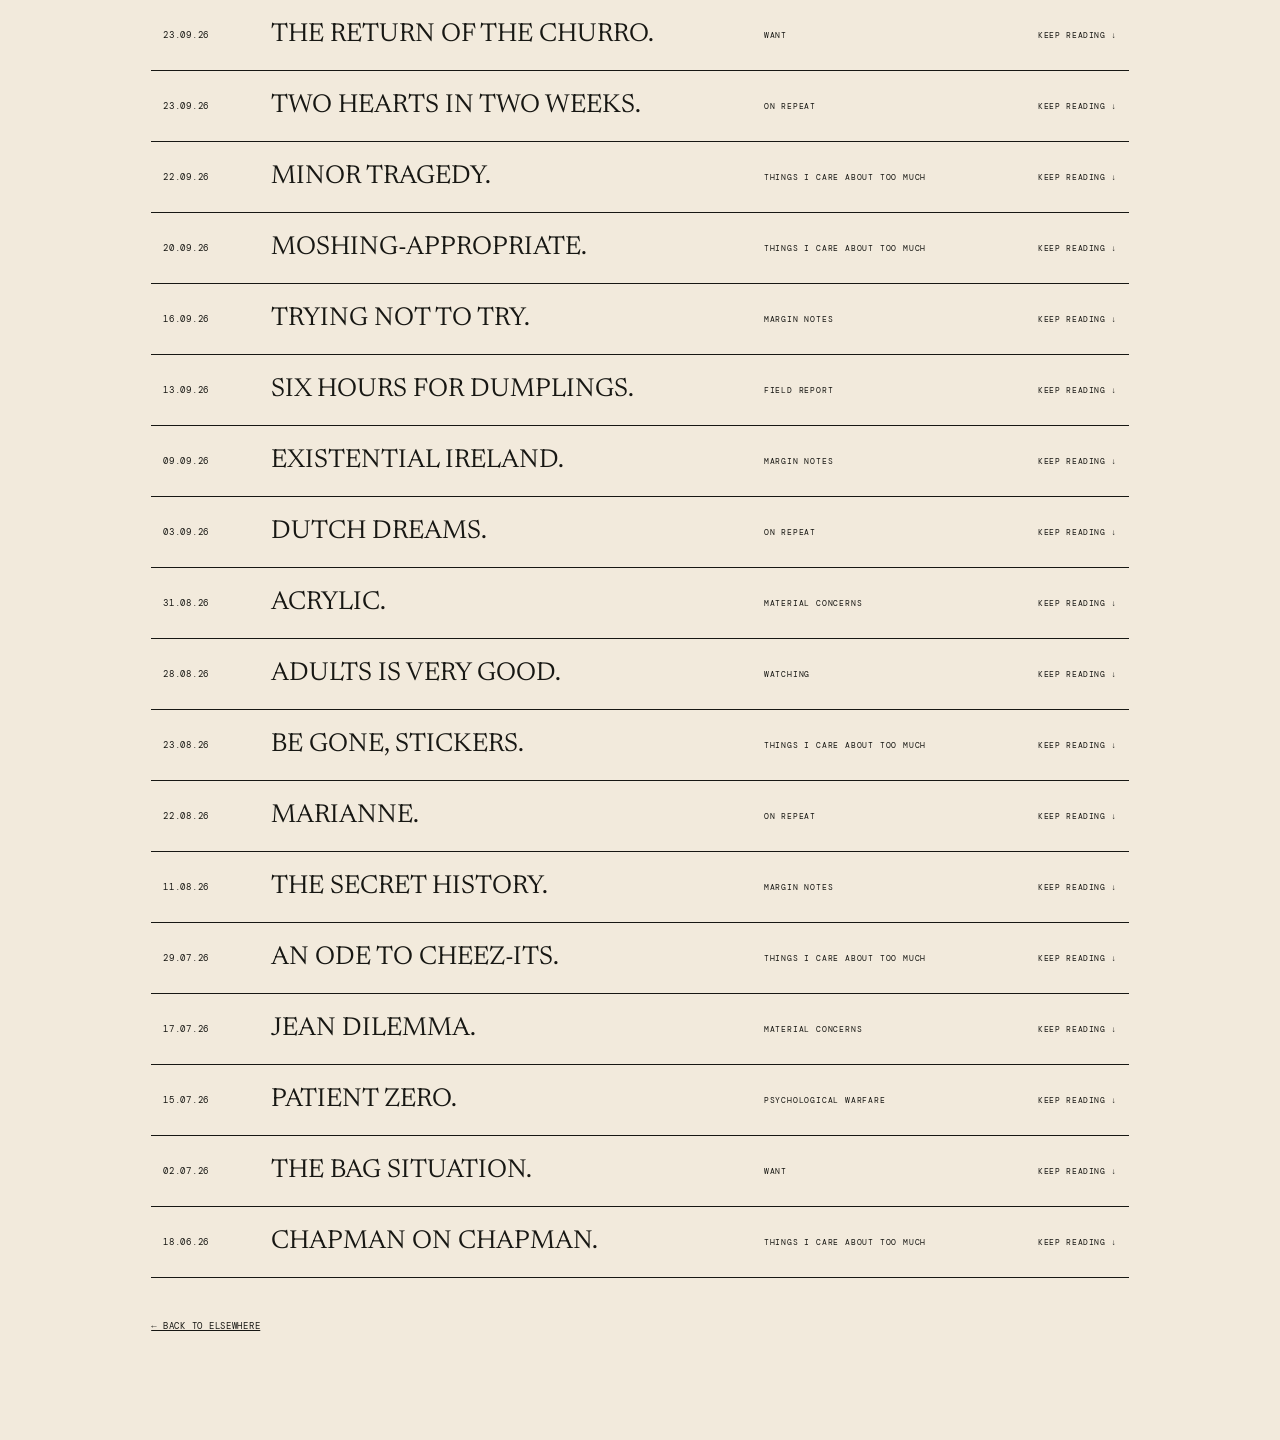
==== commit 405b531a: "fix" ====
--- a/rambles.html
+++ b/rambles.html
@@ -2,7 +2,7 @@
 
 <html lang="en"><head><meta charset="utf-8"/><meta content="width=device-width,initial-scale=1" name="viewport"/><link rel="icon" type="image/png" href="images/favicon.png"><title>Rambles — Elsewhere</title><meta content="All rambles from Elsewhere." name="description"/><link href="https://fonts.googleapis.com" rel="preconnect"/><link crossorigin="" href="https://fonts.gstatic.com" rel="preconnect"/><link href="https://fonts.googleapis.com/css2?family=Archivo+Black&amp;family=DM+Mono:wght@300;400;500&amp;family=Newsreader:opsz,wght@6..72,300;6..72,500;6..72,700&amp;family=Permanent+Marker&amp;display=swap" rel="stylesheet"/><link href="elsewhere.css?v=26" rel="stylesheet"/></head><body class="archive-page-body"><div class="grain"></div><header class="topbar"><a href="index.html">← ELSEWHERE</a><span class="clock"><i></i> OFF THE CLOCK</span></header><main class="rambles-archive"><header class="rambles-hero"><p>THE BACK CATALOGUE</p><h1>ALL RAMBLES.</h1><div class="rambles-count"><strong id="archive-count">14</strong><span>RAMBLES<br/>AND COUNTING</span></div><p class="rambles-intro">Everything I've had too many thoughts about, in reverse chronological order.</p></header><div class="rambles-tools"><input aria-label="Search rambles" id="archive-search" placeholder="SEARCH THE RAMBLES…" type="search"/><button id="archive-random">I DON'T CARE. PICK ONE FOR ME. ↗</button></div><section class="rambles-list">
 
-</section><p class="archive-back"><a href="index.html">← BACK TO ELSEWHERE</a></p></main><script src="rambles.js?v=60"></script>
+</section><p class="archive-back"><a href="index.html">← BACK TO ELSEWHERE</a></p></main><script src="rambles.js?v=61"></script>
 
 <!-- Cloudflare Web Analytics --><script type='module' src='https://static.cloudflareinsights.com/beacon.min.js' data-cf-beacon='{"token": "fd396453e23447f1a1e5610d3da3790d"}'></script><!-- End Cloudflare Web Analytics -->
 
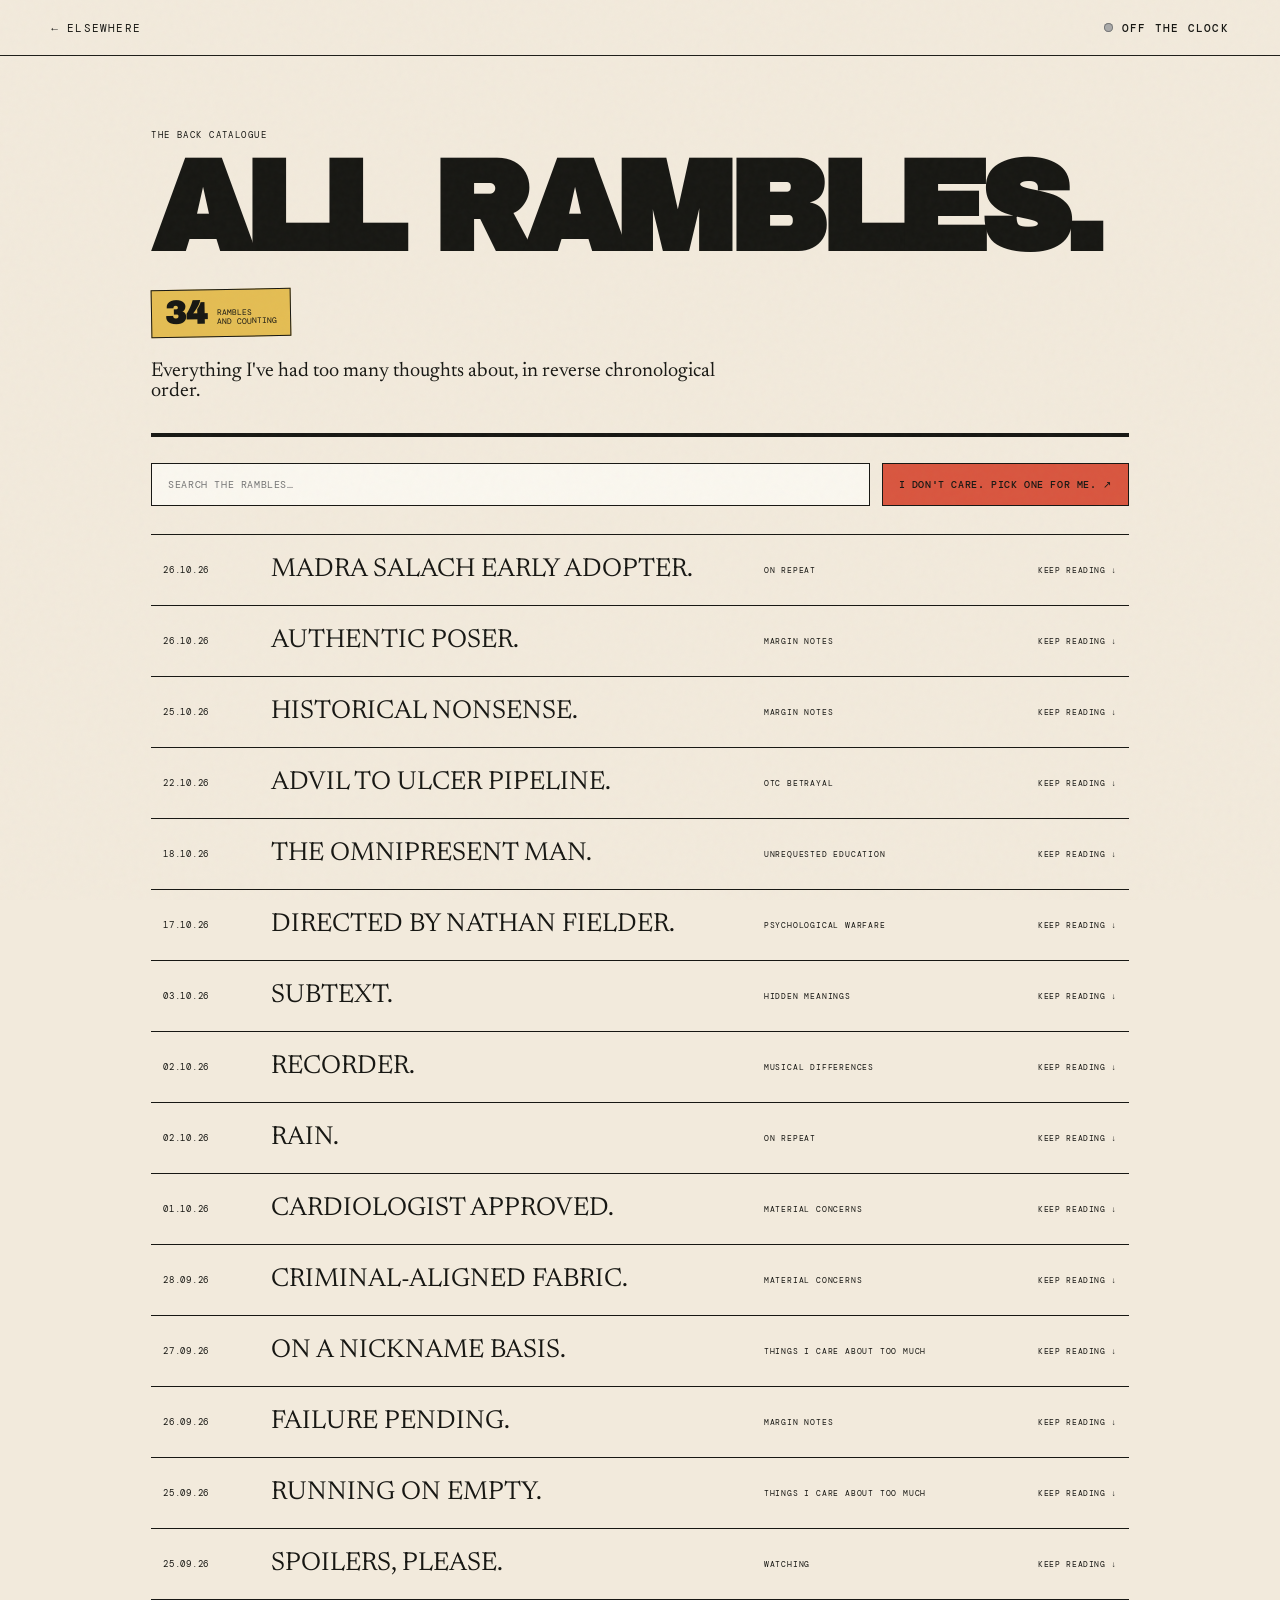
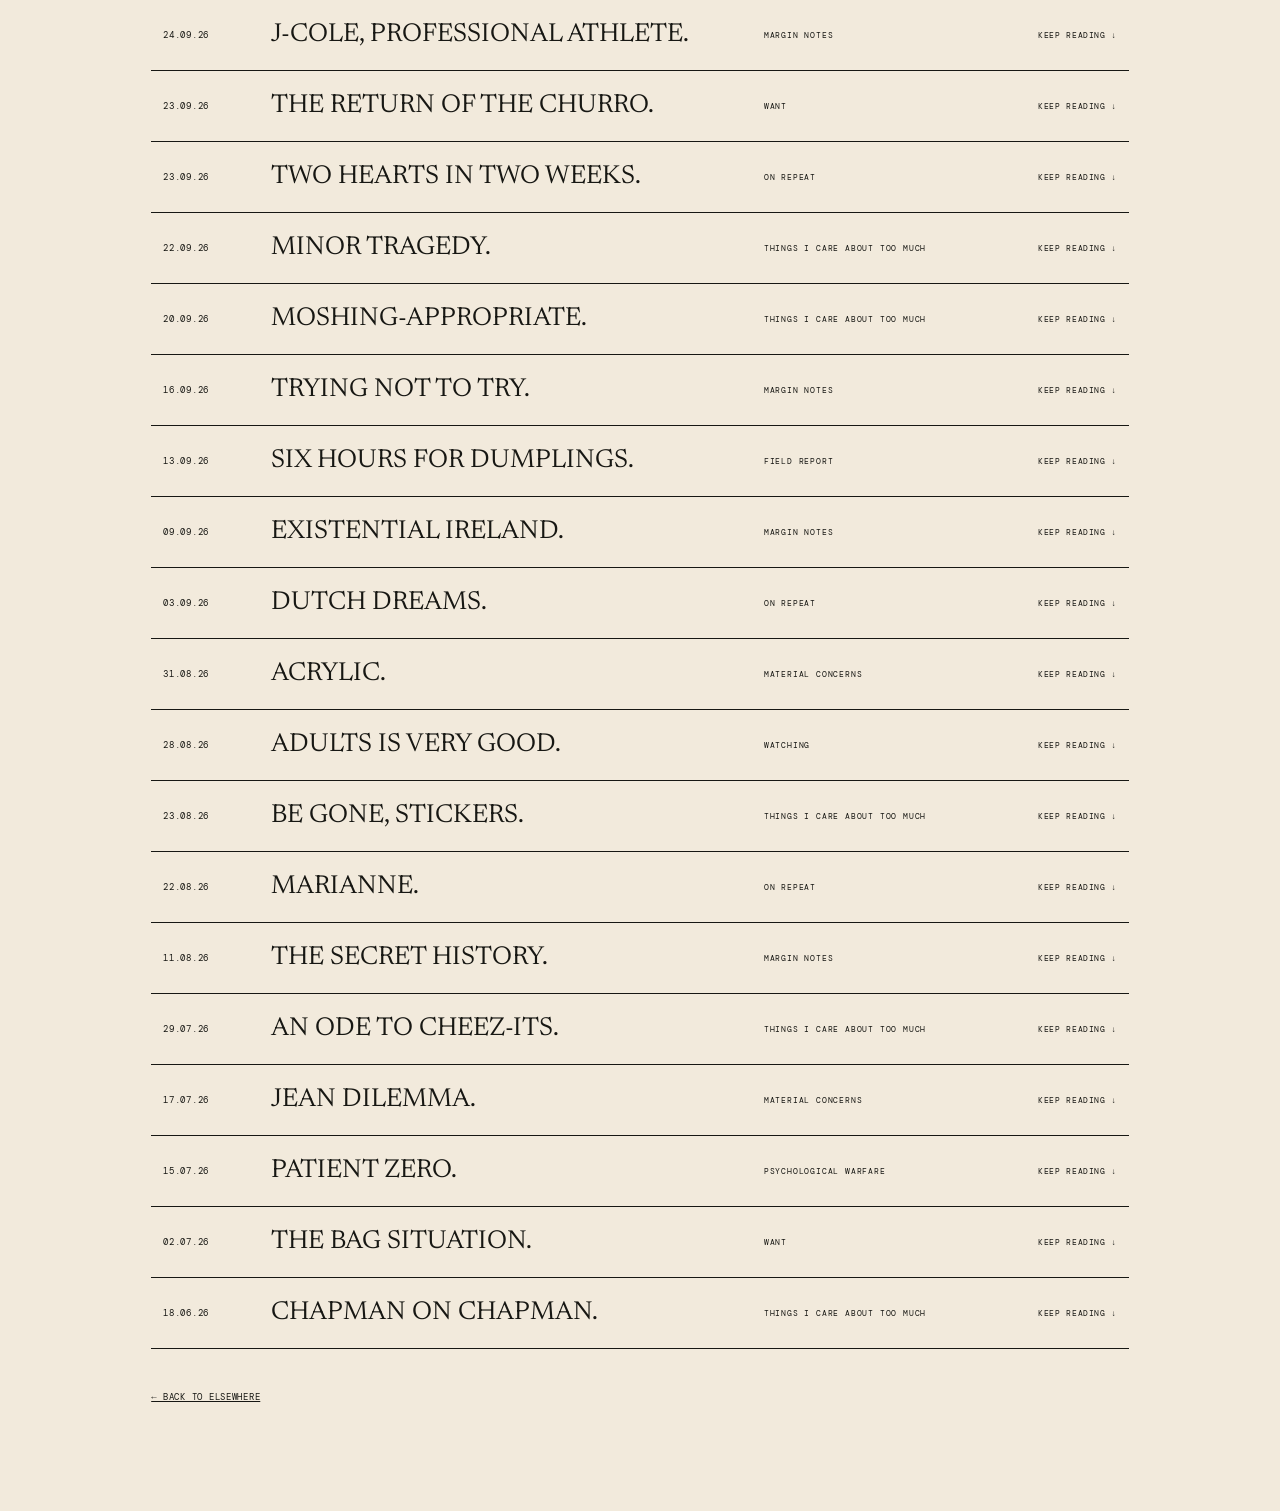
==== commit 19c4dc44: "PUSH" ====
--- a/rambles.html
+++ b/rambles.html
@@ -2,7 +2,7 @@
 
 <html lang="en"><head><meta charset="utf-8"/><meta content="width=device-width,initial-scale=1" name="viewport"/><link rel="icon" type="image/png" href="images/favicon.png"><title>Rambles — Elsewhere</title><meta content="All rambles from Elsewhere." name="description"/><link href="https://fonts.googleapis.com" rel="preconnect"/><link crossorigin="" href="https://fonts.gstatic.com" rel="preconnect"/><link href="https://fonts.googleapis.com/css2?family=Archivo+Black&amp;family=DM+Mono:wght@300;400;500&amp;family=Newsreader:opsz,wght@6..72,300;6..72,500;6..72,700&amp;family=Permanent+Marker&amp;display=swap" rel="stylesheet"/><link href="elsewhere.css?v=26" rel="stylesheet"/></head><body class="archive-page-body"><div class="grain"></div><header class="topbar"><a href="index.html">← ELSEWHERE</a><span class="clock"><i></i> OFF THE CLOCK</span></header><main class="rambles-archive"><header class="rambles-hero"><p>THE BACK CATALOGUE</p><h1>ALL RAMBLES.</h1><div class="rambles-count"><strong id="archive-count">14</strong><span>RAMBLES<br/>AND COUNTING</span></div><p class="rambles-intro">Everything I've had too many thoughts about, in reverse chronological order.</p></header><div class="rambles-tools"><input aria-label="Search rambles" id="archive-search" placeholder="SEARCH THE RAMBLES…" type="search"/><button id="archive-random">I DON'T CARE. PICK ONE FOR ME. ↗</button></div><section class="rambles-list">
 
-</section><p class="archive-back"><a href="index.html">← BACK TO ELSEWHERE</a></p></main><script src="rambles.js?v=61"></script>
+</section><p class="archive-back"><a href="index.html">← BACK TO ELSEWHERE</a></p></main><script src="rambles.js?v=62"></script>
 
 <!-- Cloudflare Web Analytics --><script type='module' src='https://static.cloudflareinsights.com/beacon.min.js' data-cf-beacon='{"token": "fd396453e23447f1a1e5610d3da3790d"}'></script><!-- End Cloudflare Web Analytics -->
 
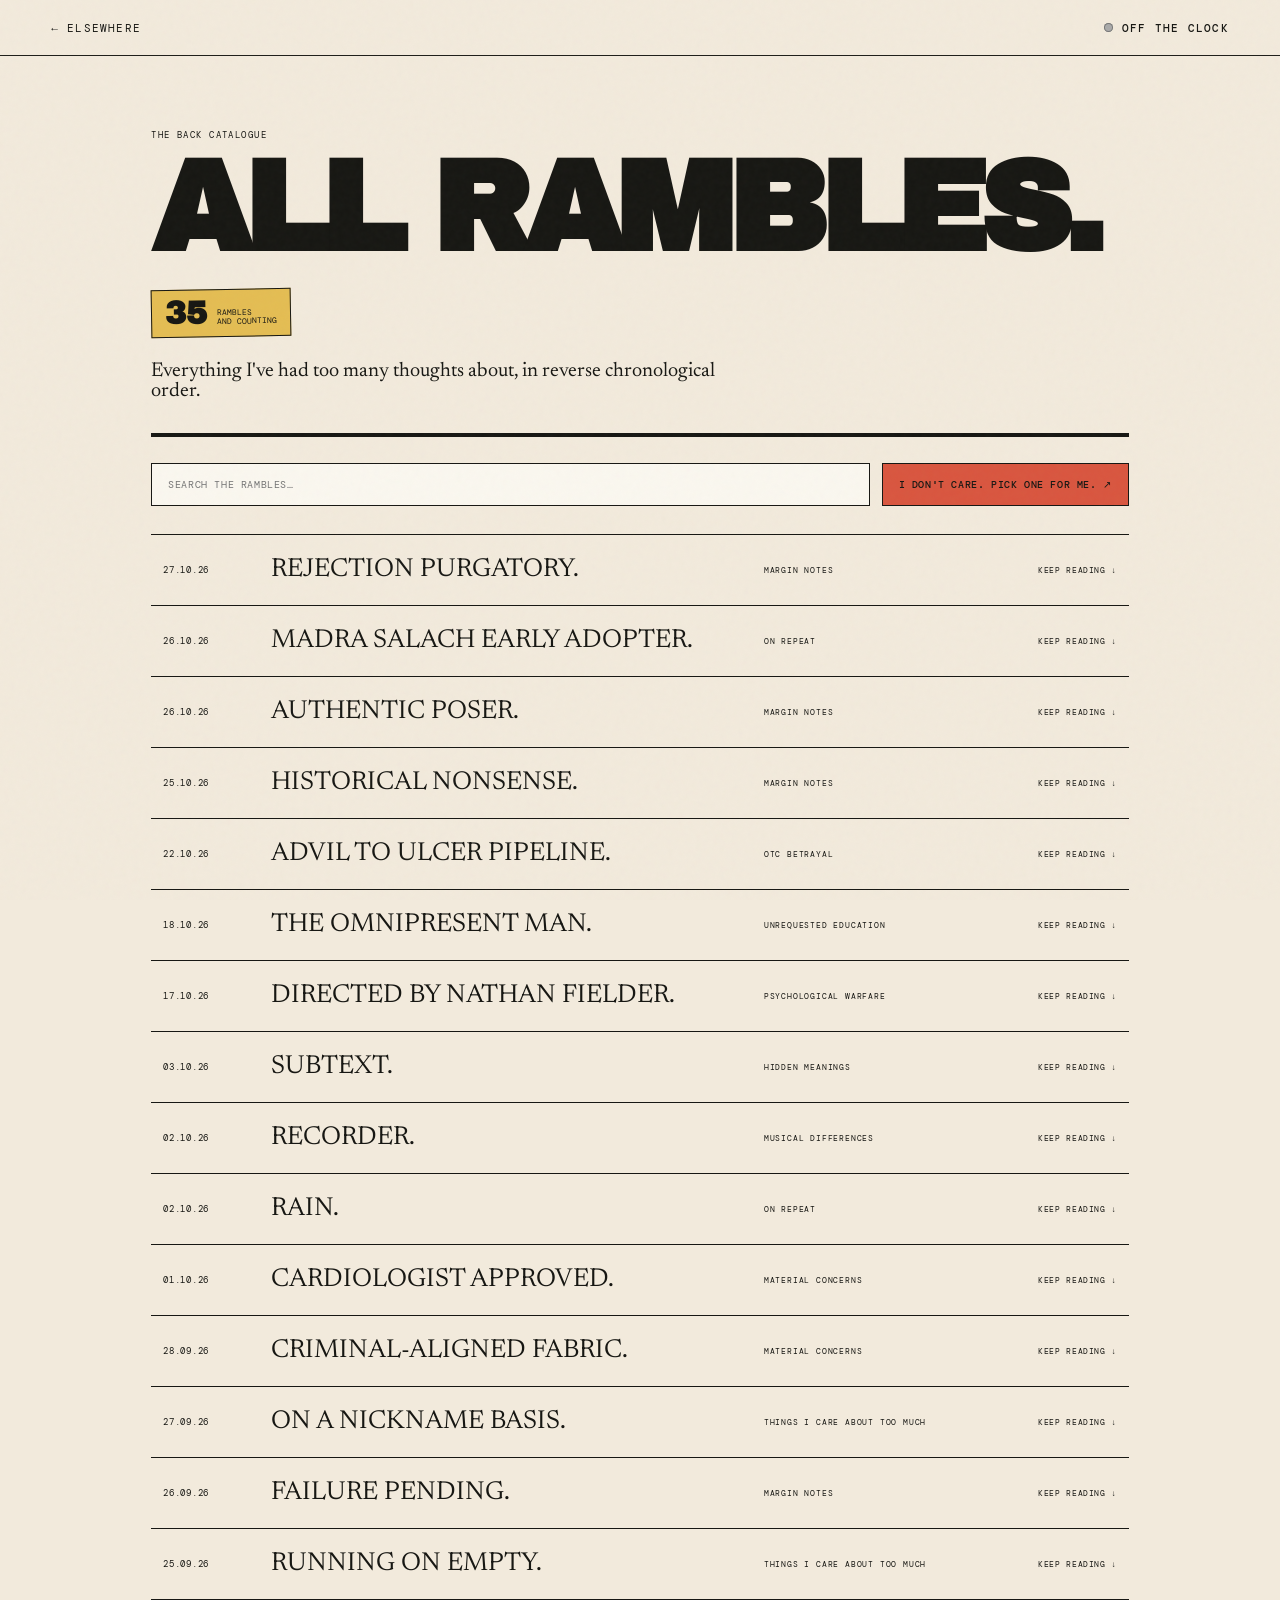
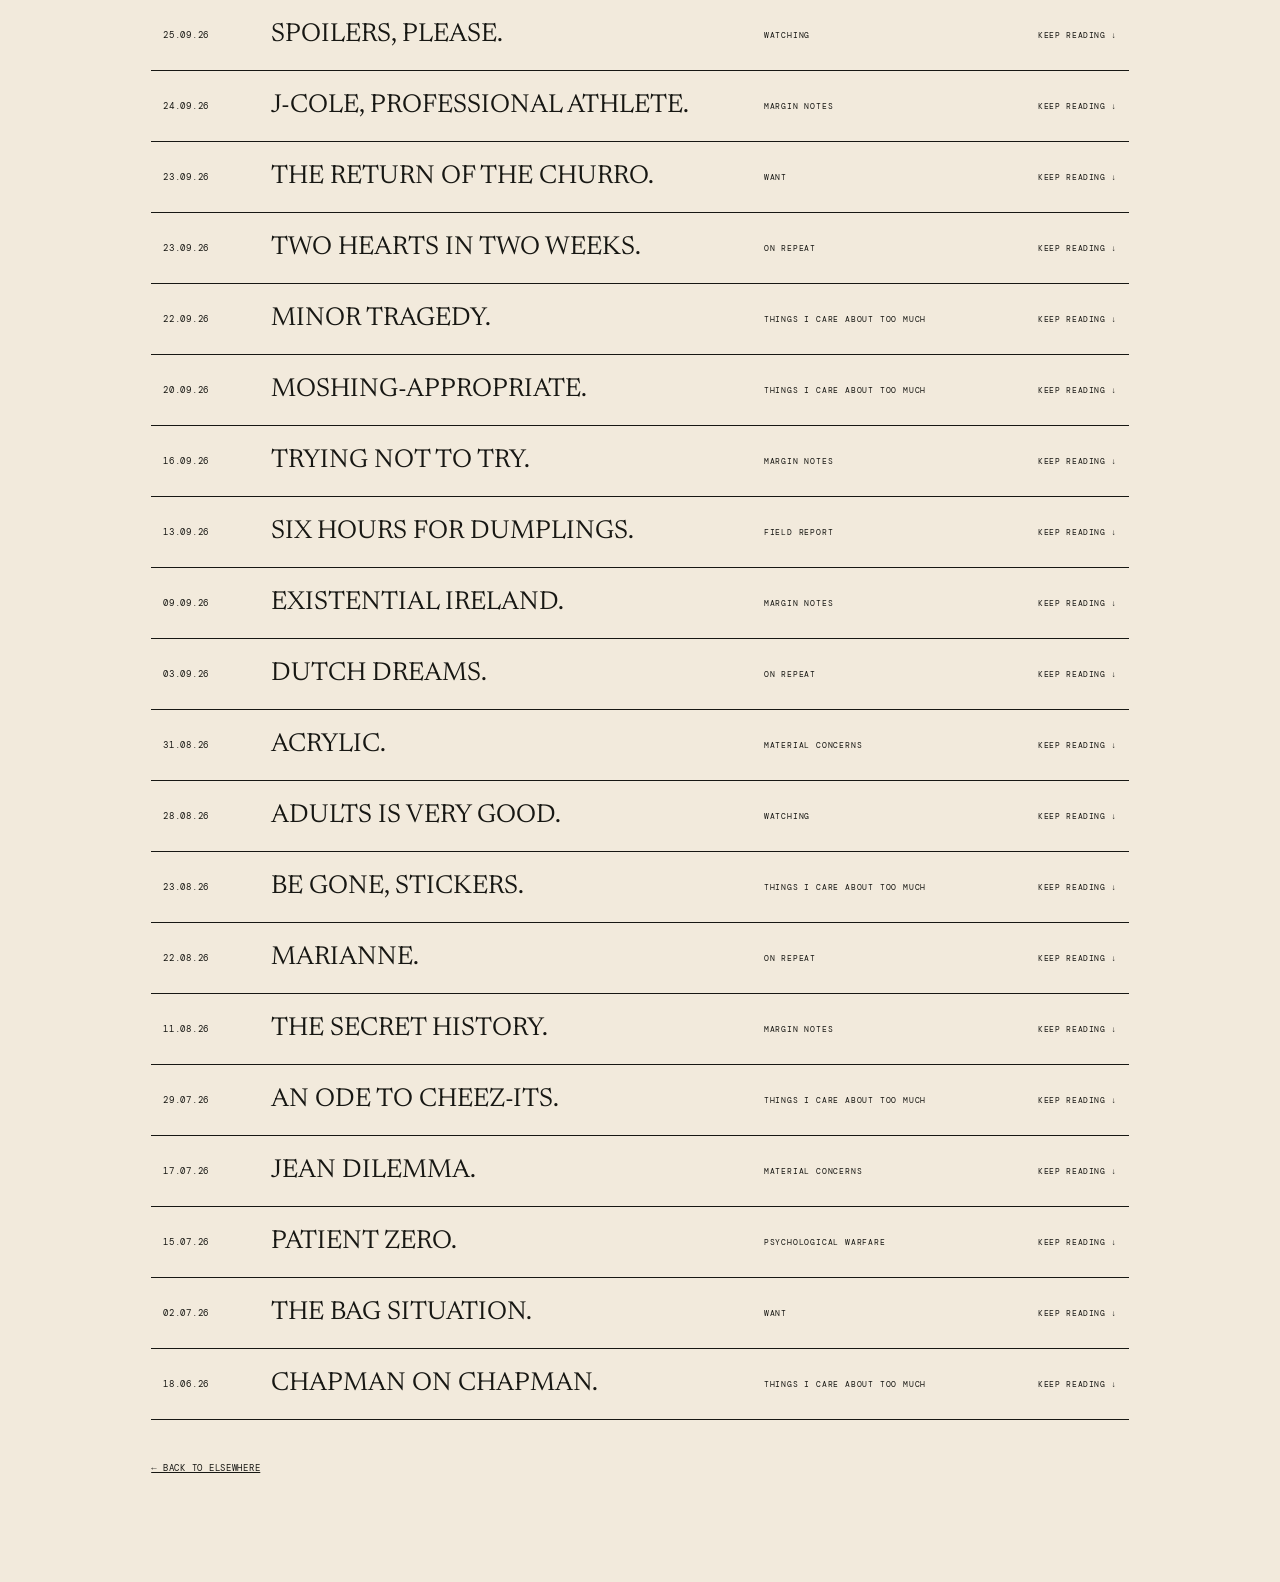
==== commit 89cecdff: "update" ====
--- a/rambles.html
+++ b/rambles.html
@@ -2,7 +2,7 @@
 
 <html lang="en"><head><meta charset="utf-8"/><meta content="width=device-width,initial-scale=1" name="viewport"/><link rel="icon" type="image/png" href="images/favicon.png"><title>Rambles — Elsewhere</title><meta content="All rambles from Elsewhere." name="description"/><link href="https://fonts.googleapis.com" rel="preconnect"/><link crossorigin="" href="https://fonts.gstatic.com" rel="preconnect"/><link href="https://fonts.googleapis.com/css2?family=Archivo+Black&amp;family=DM+Mono:wght@300;400;500&amp;family=Newsreader:opsz,wght@6..72,300;6..72,500;6..72,700&amp;family=Permanent+Marker&amp;display=swap" rel="stylesheet"/><link href="elsewhere.css?v=26" rel="stylesheet"/></head><body class="archive-page-body"><div class="grain"></div><header class="topbar"><a href="index.html">← ELSEWHERE</a><span class="clock"><i></i> OFF THE CLOCK</span></header><main class="rambles-archive"><header class="rambles-hero"><p>THE BACK CATALOGUE</p><h1>ALL RAMBLES.</h1><div class="rambles-count"><strong id="archive-count">14</strong><span>RAMBLES<br/>AND COUNTING</span></div><p class="rambles-intro">Everything I've had too many thoughts about, in reverse chronological order.</p></header><div class="rambles-tools"><input aria-label="Search rambles" id="archive-search" placeholder="SEARCH THE RAMBLES…" type="search"/><button id="archive-random">I DON'T CARE. PICK ONE FOR ME. ↗</button></div><section class="rambles-list">
 
-</section><p class="archive-back"><a href="index.html">← BACK TO ELSEWHERE</a></p></main><script src="rambles.js?v=62"></script>
+</section><p class="archive-back"><a href="index.html">← BACK TO ELSEWHERE</a></p></main><script src="rambles.js?v=64"></script>
 
 <!-- Cloudflare Web Analytics --><script type='module' src='https://static.cloudflareinsights.com/beacon.min.js' data-cf-beacon='{"token": "fd396453e23447f1a1e5610d3da3790d"}'></script><!-- End Cloudflare Web Analytics -->
 
